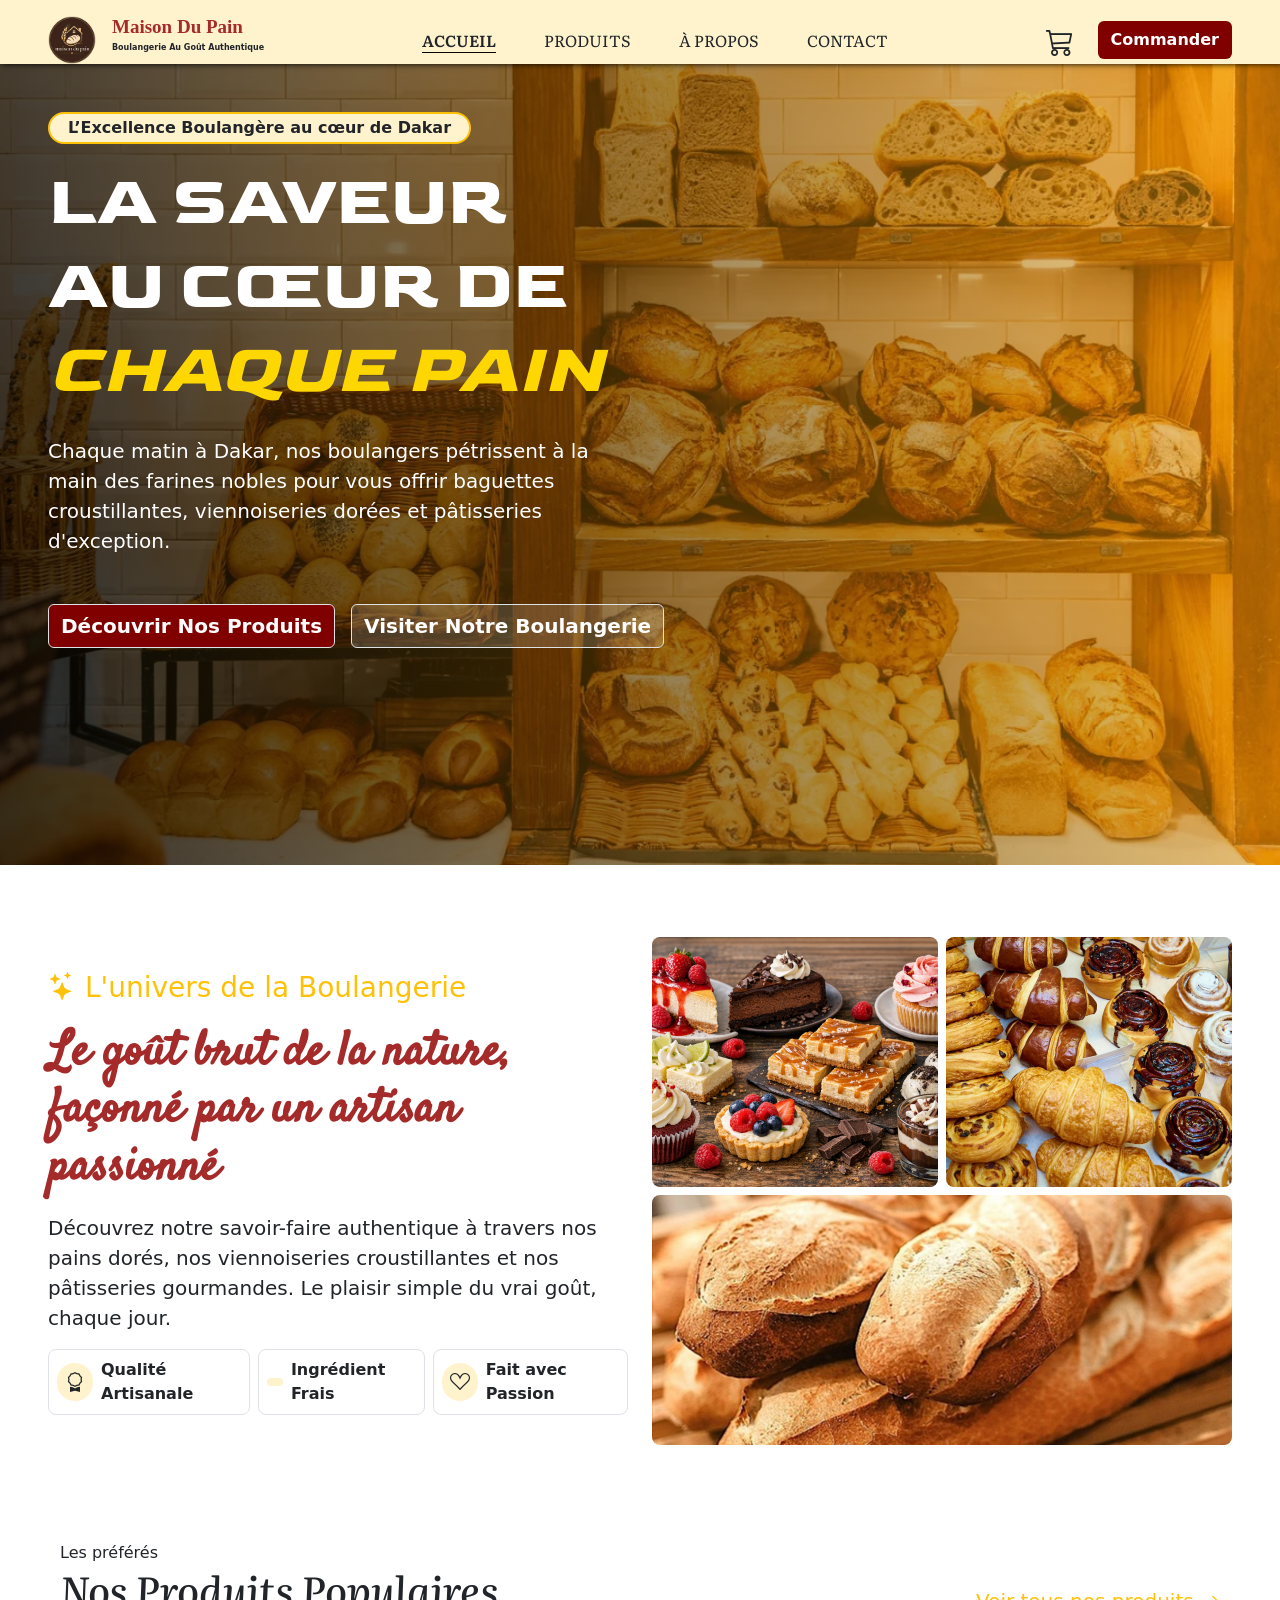
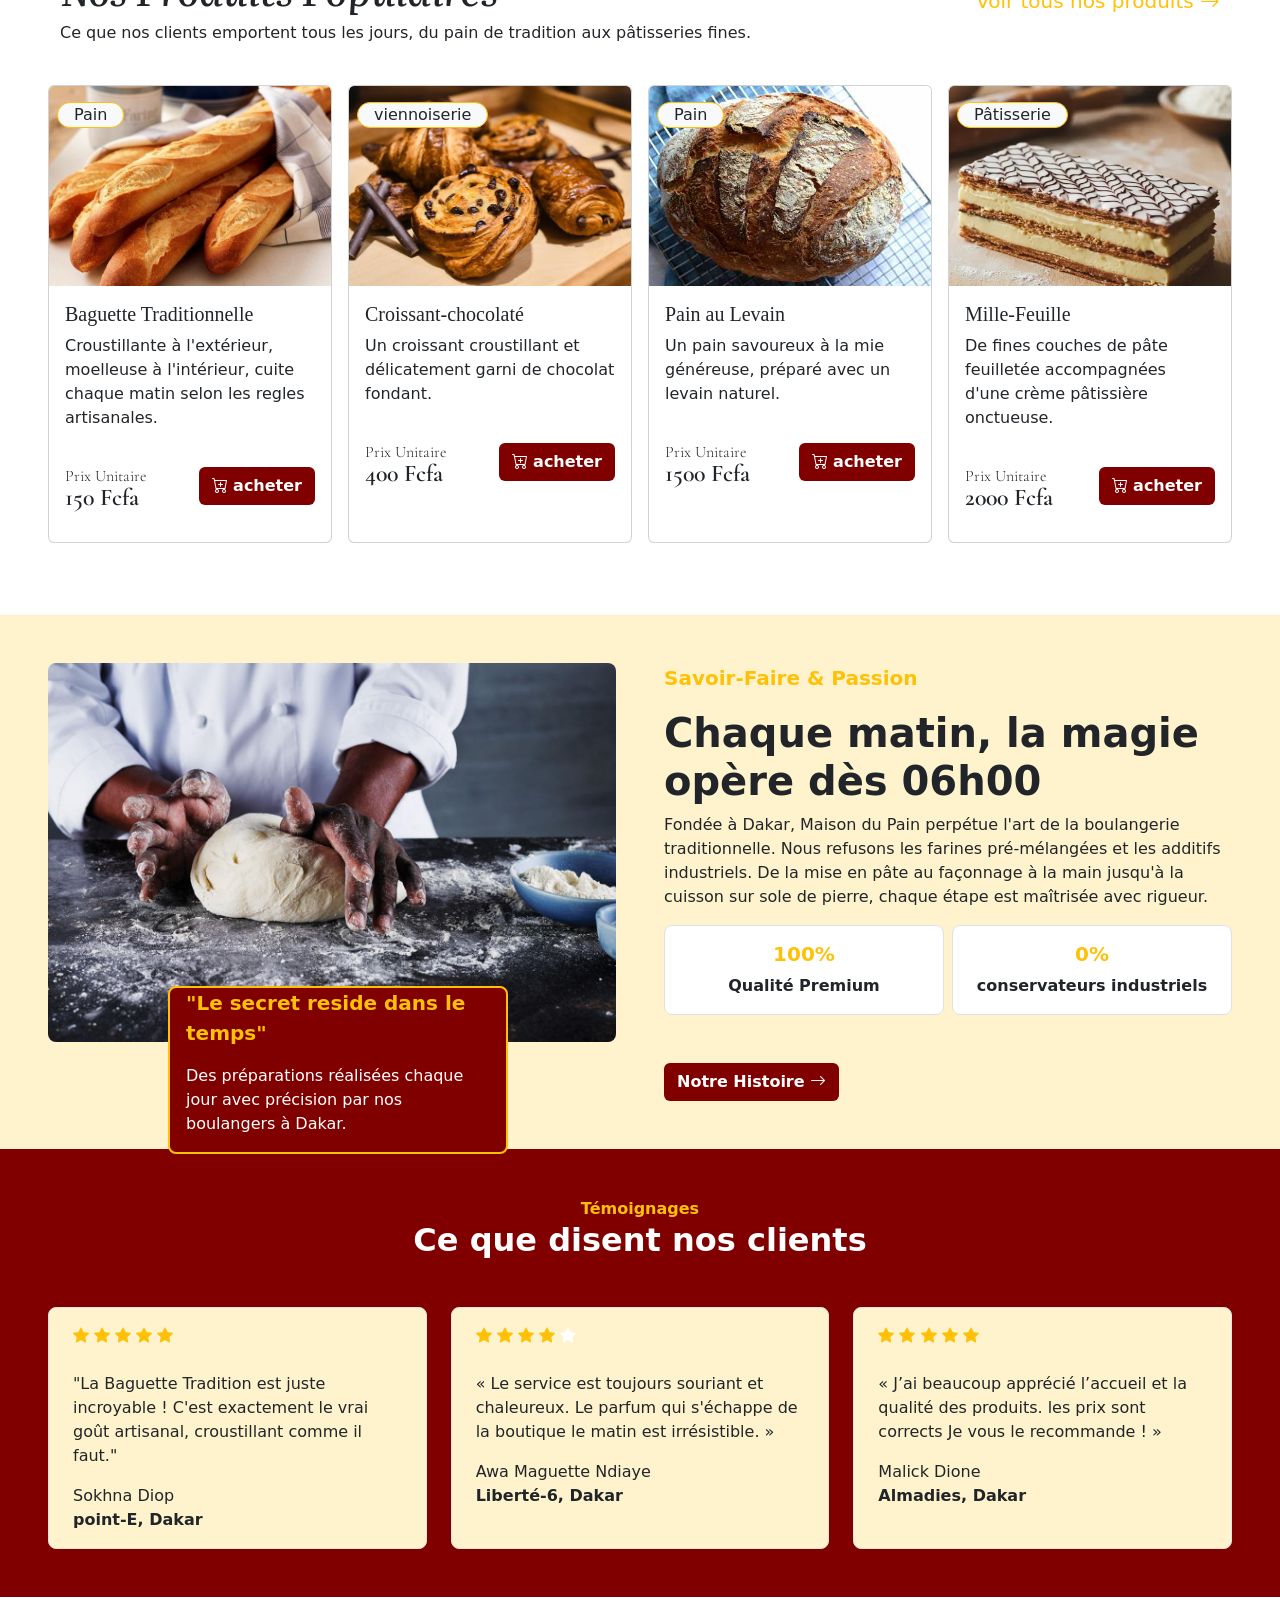
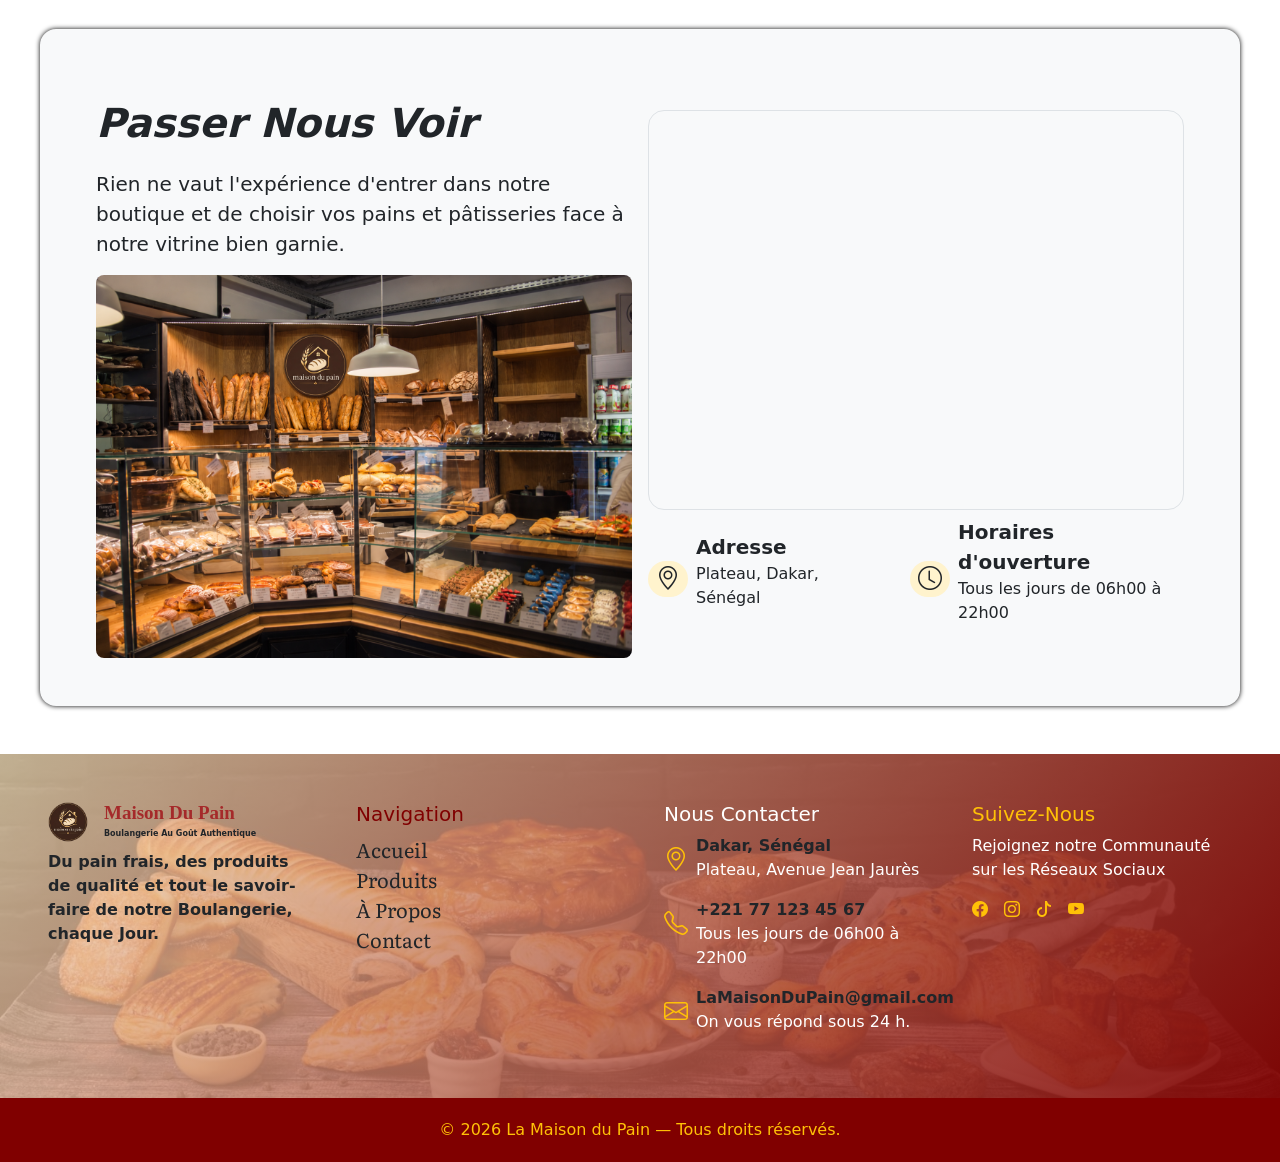
==== index.html @ 4b819b30 "creation de la section mot du chef et finalisation de la page about" ====
<!DOCTYPE html>
<html lang="fr">
<head>
    <meta charset="UTF-8">
    <meta name="viewport" content="width=device-width, initial-scale=1.0">
    <title>Maison du Pain — Accueil</title>
    <link rel="icon" type="image/png" href="/images/logo_maison_du_pain.png">
    <link href="https://cdn.jsdelivr.net/npm/bootstrap@5.3.8/dist/css/bootstrap.min.css" rel="stylesheet" integrity="sha384-sRIl4kxILFvY47J16cr9ZwB07vP4J8+LH7qKQnuqkuIAvNWLzeN8tE5YBujZqJLB" crossorigin="anonymous">
    <link rel="stylesheet" href="https://cdn.jsdelivr.net/npm/bootstrap-icons@1.13.1/font/bootstrap-icons.min.css">
    <link rel="preconnect" href="https://fonts.googleapis.com">
    <link href="https://fonts.googleapis.com/css2?family=Goldman:wght@400;700&display=swap" rel="stylesheet">
    <link href="https://fonts.googleapis.com/css2?family=Satisfy&display=swap" rel="stylesheet">
    <link href="https://fonts.googleapis.com/css2?family=Cormorant+Garamond:ital,wght@0,300..700;1,300..700&display=swap" rel="stylesheet">
    <link href="https://fonts.googleapis.com/css2?family=Literata:ital,opsz,wght@0,7..72,200..900;1,7..72,200..900&display=swap" rel="stylesheet">
    <link rel="stylesheet" href="style.css"> 
</head>
<body>

    <header class="bg-warning-subtle">
        <!-- Barre de Naviguation -->
        <nav class="barnav page-container px-lg-5 px-4 d-flex justify-content-between align-items-center pt-3">
            <!-- partie du logo + nom  -->
            <a href="index.html" class="text-decoration-none text-dark">
                <div class="d-flex gap-3">
                    <img src="images/logo_maison_du_pain.png" class="logo h-50" style="width: 3rem;" alt="logo">
                    <div class="NameBrand" style="line-height: 1px;">
                        <h3 id="Nom">Maison Du Pain</h3>
                        <p class="Nom-txt fw-semibold" style="font-size: 12px;">Boulangerie Au Goût Authentique</p>
                    </div>
                </div>
            </a>
            <!-- liens de naviguation  -->
            <div class="d-none d-lg-block">
                <ul class="list-unstyled d-flex gap-5 mb-0">
                    <li class="nav-item"><a href="index.html" class="nav-link active fw-semibold text-uppercase">Accueil</a></li>
                    <li class="nav-item"><a href="produits.html" class="nav-link text-uppercase">Produits</a></li>
                    <li class="nav-item"><a href="about.html" class="nav-link text-uppercase">À Propos</a></li>
                    <li class="nav-item"><a href="contact.html" class="nav-link text-uppercase">Contact</a></li>
                </ul>
            </div>
            <!-- Menu Hamburger et iconPanier  -->
            <div class="d-flex align-items-center gap-lg-3 gap-2">
                <div class="d-flex align-items-center gap-4">
                    <a href="commande.html" class="nav-link"><i class="bi bi-cart3 fs-3"></i></a>
                    <a href="commande.html" class= "btn text-white fw-semibold d-none d-lg-block" style="background-color:maroon;">Commander</a>
                </div>
                <button class="btn d-lg-none fs-3" type="button" data-bs-toggle="collapse" data-bs-target="#menuMobile"
                    onclick="this.querySelector('i').classList.toggle('bi-x-lg'); this.querySelector('i').classList.toggle('bi-list');">
                    <i class="bi bi-list"></i>
                </button>
            </div>
        </nav>
        <!-- Liens de Naviguation au Mobile  -->
        <div class="nav-collapse collapse bg-warning-subtle d-lg-none w-100" id="menuMobile">
            <div class="page-container py-3 px-4">
                <ul class="list-unstyled mb-3">
                    <li class="mb-2"><a href="index.html" class="nav-link active fw-semibold fs-5 text-uppercase">Accueil</a></li>
                    <li class="mb-2"><a href="produits.html" class="nav-link fs-5 text-uppercase">Produits</a></li>
                    <li class="mb-2"><a href="about.html" class="nav-link fs-5 text-uppercase">À Propos</a></li>
                    <li><a href="contact.html" class="nav-link fs-5 text-uppercase">Contact</a></li>
                </ul>
                <!-- Commander dans le menu mobile -->
                <a href="commande.html" class="btn text-white mb-0 w-100 fs-5 text-uppercase" style="background-color:maroon;">Commander</a>
            </div>
        </div>
    </header>

    <main>
        <!-- section d'Accueil -->
        <section id="img-hero">
            <div class="page-container text-hero p-4 p-lg-5">
                <p class="slogan border border-2 border-warning fw-semibold bg-warning-subtle rounded-5">L’Excellence Boulangère au cœur de Dakar</p>
                <h1 class="titre-hero mb-4">La Saveur au cœur de <span id="pain">chaque pain</span></h1> 
                <p class="description text-white fs-5 mb-5">Chaque matin à Dakar, nos boulangers pétrissent à la main des farines nobles pour vous offrir baguettes croustillantes, viennoiseries dorées et pâtisseries d'exception.</p>
                <!-- Conteneur des Btn CTA  -->
                <div class="hero-btn d-flex flex-wrap gap-3">
                    <a href="produits.html" class="btn btn-produits border border-1 fs-5 text-white fw-semibold">Découvrir Nos Produits</a>
                    <a href="#Visiter" class="btn btn-visiter border border-1 fs-5 text-white fw-semibold">Visiter Notre Boulangerie</a>
                </div>
            </div>
        </section>
        <!-- section de Presentation des produits et services de la Boulangerie -->
        <section id="section-present">
            <div class="page-container mt-4 p-4 p-lg-5 d-flex flex-column flex-lg-row gap-4 align-items-center">
                <div class="w-100">
                    <p class="fs-3 fw-light text-warning"><i class="bi bi-stars"></i> L'univers de la Boulangerie</p>
                    <h2 class="present-titre mb-3">Le goût brut de la nature, façonné par un artisan passionné</h2>
                    <p class="text-present fs-5 mb-3">Découvrez notre savoir-faire authentique à travers nos pains dorés, nos viennoiseries croustillantes et nos pâtisseries gourmandes. Le plaisir simple du vrai goût, chaque jour.</p>
                    <div class="atouts d-flex flex-lg-row flex-column gap-2">
                        <div class="atout border border-1 rounded-3 p-2 d-flex gap-2 align-items-center"><i class="bi bi-award fs-5 bg-warning-subtle rounded-5 px-2 py-1"></i><span class="fw-semibold">Qualité Artisanale</span></div>
                        <div class="atout border border-1 rounded-3 p-2 d-flex gap-2 align-items-center"><i class="bi bi-leaf fs-5 bg-warning-subtle rounded-5 px-2 py-1"></i><span class="fw-semibold">Ingrédient Frais</span></div>
                        <div class="atout border border-1 rounded-3 p-2 d-flex gap-2 align-items-center"><i class="bi bi-suit-heart fs-5 bg-warning-subtle rounded-5 px-2 py-1"></i><span class="fw-semibold">Fait avec Passion</span></div>
                    </div>
                </div>
                <!-- conteneur des differents types de produits -->
                <div class="d-flex flex-column w-100 gap-2">
                    <div class="d-flex flex-lg-row flex-column gap-2 w-100">
                        <div class="w-100 img_patisserie"><img class="rounded-3 w-100 object-fit-cover" src="./images/type-patisserie.png" title="Patisserie" alt="patisseries" style="height: 250px;"></div>
                        <div class="w-100 img_viennoiserie"><img class="rounded-3 w-100 object-fit-cover" src="./images/type-viennoiserie.png" title="viennoiserie" alt="viennoiseries" style="height: 250px;"></div>
                    </div>
                    <div class="w-100 img_pain"><img class="rounded-3 w-100 object-fit-cover" src="./images/type-pain.jpg" alt="pains" title="Pain" style="height: 250px;"></div>
                </div>
            </div>
        </section>
        <!-- Section de Presentation des Produits Favoris -->
        <section id="produits_Phares">
            <div class="page-container p-lg-5 p-4">
                <div class="container-fluid d-flex justify-content-between align-items-center flex-lg-row flex-column">
                    <div>
                        <p class="mb-0">Les préférés</p>
                        <h2 class="fav-titre fst-italic fs-1">Nos Produits Populaires</h2>
                        <p>Ce que nos clients emportent tous les jours, du pain de tradition aux pâtisseries fines.</p>
                    </div>
                    <a href="produits.html" class="text-decoration-none text-warning fs-5">Voir tous nos produits  <i class="bi bi-arrow-right"></i> </a>
                </div>
                <!-- conteneur des produits favoris de la boulangerie -->
                <div class="produits row g-3 py-4">
                    <!-- 1er produit favori -->
                    <div class="col-12 col-md-6 col-xl-3">
                        <div class="card h-100 position-relative">
                            <p class="produit-category position-absolute mt-3 ms-2 border border-1 border-warning bg-light rounded-5 px-3">Pain</p>
                            <img src="./images/fav-baguette-traditionnelle.png" class="card-img-top object-fit-cover" height="200" alt="baguette-traditionnelle">
                            <div class="card-body">
                                <h5 class="card-title">Baguette Traditionnelle</h5>
                                <p class="card-text">Croustillante à l'extérieur, moelleuse à l'intérieur, cuite chaque matin selon les regles artisanales.</p>
                                <div class="d-flex justify-content-between align-items-center">
                                    <p class="price mt-3 fs-4 fw-semibold lh-1"><span class="fs-6 fw-light">Prix Unitaire</span> <br/> 150 Fcfa</p>
                                    <a href="commande.html" class= "btn text-white fw-semibold" style="background-color:maroon;"><i class="bi bi-cart-plus"></i> acheter</a>
                                </div>
                            </div>
                        </div>
                    </div>
                    <!-- 2eme produit favori -->
                    <div class="col-12 col-md-6 col-xl-3">
                        <div class="card h-100 position-relative">
                            <p class="produit-category position-absolute mt-3 ms-2 border border-1 border-warning bg-light rounded-5 px-3">viennoiserie</p>
                            <img src="./images/fav-croissant-chocolaté.png" class="card-img-top object-fit-cover" height="200" alt="Croissant-chocolaté">
                            <div class="card-body">
                                <h5 class="card-title">Croissant-chocolaté</h5>
                                <p class="card-text"> Un croissant croustillant et délicatement garni de chocolat fondant.</p>
                                <div class="d-flex justify-content-between align-items-center">
                                    <p class="price mt-3 fs-4 fw-semibold lh-1"><span class="fs-6 fw-light">Prix Unitaire</span> <br/> 400 Fcfa</p>
                                    <a href="commande.html" class= "btn text-white fw-semibold" style="background-color:maroon;"><i class="bi bi-cart-plus"></i> acheter</a>
                                </div>
                            </div>
                        </div>
                    </div>
                    <!-- 3eme produit favori -->
                    <div class="col-12 col-md-6 col-xl-3">
                        <div class="card h-100 position-relative">
                            <p class="produit-category position-absolute mt-3 ms-2 border border-1 border-warning bg-light rounded-5 px-3">Pain</p>
                            <img src="./images/fav-pain-au-levain.png" class="card-img-top object-fit-cover" height="200" alt="pain-au-levain">
                            <div class="card-body">
                                <h5 class="card-title">Pain au Levain</h5>
                                <p class="card-text">Un pain savoureux à la mie généreuse, préparé avec un levain naturel.</p>
                                <div class="d-flex justify-content-between align-items-center">
                                    <p class="price mt-3 fs-4 fw-semibold lh-1"><span class="fs-6 fw-light">Prix Unitaire</span> <br/> 1500 Fcfa</p>
                                    <a href="commande.html" class= "btn text-white fw-semibold" style="background-color:maroon;"><i class="bi bi-cart-plus"></i> acheter</a>
                                </div>
                            </div>
                        </div>
                    </div>
                    <!-- 4eme produit favori -->
                    <div class="col-12 col-md-6 col-xl-3">
                        <div class="card h-100 position-relative">
                            <p class="produit-category position-absolute mt-3 ms-2 border border-1 border-warning bg-light rounded-5 px-3">Pâtisserie</p>
                            <img src="./images/fav-mille-feuille.png" class="card-img-top object-fit-cover" height="200" alt="Mille-Feuille">
                            <div class="card-body">
                                <h5 class="card-title">Mille-Feuille</h5>
                                <p class="card-text">De fines couches de pâte feuilletée accompagnées d'une crème pâtissière onctueuse.</p>
                                <div class="d-flex justify-content-between align-items-center">
                                    <p class="price mt-3 fs-4 fw-semibold lh-1"><span class="fs-6 fw-light">Prix Unitaire</span> <br/> 2000 Fcfa</p>
                                    <a href="commande.html" class= "btn text-white fw-semibold" style="background-color:maroon;"><i class="bi bi-cart-plus"></i> acheter</a>
                                </div>
                            </div>
                        </div>
                    </div>
                </div>
            </div>
        </section>
        <!-- section de presentation du Savoir-Faire de la Boulangerie -->
        <section class="bg-warning-subtle">
            <div class="page-container d-flex flex-column flex-lg-row gap-5 p-lg-5 p-4">
                <div class="w-100">
                    <div class="position-relative">
                        <div class="info-savoir position-absolute d-xl-block d-none border border-2 rounded-3 border-warning px-3">
                            <p class="titre-info text-warning fw-bold fs-5">"Le secret reside dans le temps"</p>
                            <p class="info-desc text-white">Des préparations réalisées chaque jour avec précision par nos boulangers à Dakar.</p>
                        </div>
                        <img src="./images/petrissage.png" class="w-100 rounded-3" alt="petrissage à la main">
                    </div>
                </div>

                <div class="w-100">
                    <p class="text-warning fw-semibold fs-5">Savoir-Faire & Passion</p>
                    <h3 class="fs-1 fw-bold">Chaque matin, la magie opère dès 06h00</h3>
                    <p>
                        Fondée à Dakar, Maison du Pain perpétue l'art de la boulangerie traditionnelle. Nous refusons les farines pré-mélangées et les additifs industriels. 
                        De la mise en pâte au façonnage à la main jusqu'à la cuisson sur sole de pierre, chaque étape est maîtrisée avec rigueur.
                    </p>

                    <div class="d-flex flex-column flex-lg-row gap-2 mb-5">
                        <div class="bg-white rounded-3 border w-100 pt-3 px-3 text-center">
                            <h5 class="text-warning fw-bold">100%</h5>
                            <p class="fw-semibold">Qualité Premium</p>
                        </div>

                        <div class="bg-white rounded-3 border w-100 pt-3 px-3 text-center">
                            <h5 class="text-warning fw-bold">0%</h5>
                            <p class="fw-semibold">conservateurs industriels</p>
                        </div>
                    </div>
                    <!-- Btn CTA / Histoire -->
                    <a href="about.html" class="btn text-white fw-semibold" style="background-color:maroon;">Notre Histoire <i class="bi bi-arrow-right"></i></a>
                </div>
            </div>
        </section>
        <!-- section avis des clients -->
        <section class="avis-client" style="background-color: maroon;">
            <div class="page-container p-lg-5 p-4">
                <div class="text-center mb-5">
                    <span class="fw-bold text-warning">Témoignages</span>
                    <h2 class="fw-semibold text-white">Ce que disent nos clients</h2>
                </div>
                <!-- conteneur des avis-clients -->
                <div class="d-flex flex-lg-row flex-column gap-4">
                    <!-- 1er Avis -->
                    <div class="border rounded-3 px-4 py-3 bg-warning-subtle w-100">
                        <div class="mb-4">
                            <i class="bi bi-star-fill text-warning"></i> 
                            <i class="bi bi-star-fill text-warning"></i>
                            <i class="bi bi-star-fill text-warning"></i>
                            <i class="bi bi-star-fill text-warning"></i>
                            <i class="bi bi-star-fill text-warning"></i>
                        </div>
                        <p>"La Baguette Tradition est juste incroyable ! C'est exactement le vrai goût artisanal, croustillant comme il faut."</p>
                        <div>
                            <span>Sokhna Diop</span> <br/>
                            <span class="fw-semibold">point-E, Dakar</span>
                        </div>
                    </div>
                    <!-- 2eme Avis -->
                    <div class="border rounded-3 px-4 py-3 bg-warning-subtle w-100">
                        <div class="mb-4">
                            <i class="bi bi-star-fill text-warning"></i> 
                            <i class="bi bi-star-fill text-warning"></i>
                            <i class="bi bi-star-fill text-warning"></i>
                            <i class="bi bi-star-fill text-warning"></i>
                            <i class="bi bi-star-fill text-white"></i>
                        </div>
                        <p>« Le service est toujours souriant et chaleureux. Le parfum qui s'échappe de la boutique le matin est irrésistible. »</p>
                        <div>
                            <span>Awa Maguette Ndiaye</span> <br/>
                            <span class="fw-semibold">Liberté-6, Dakar</span>
                        </div>
                    </div>
                    <!-- 3eme Avis -->
                    <div class="border rounded-3 px-4 py-3 bg-warning-subtle w-100">
                        <div class="mb-4">
                            <i class="bi bi-star-fill text-warning"></i> 
                            <i class="bi bi-star-fill text-warning"></i>
                            <i class="bi bi-star-fill text-warning"></i>
                            <i class="bi bi-star-fill text-warning"></i>
                            <i class="bi bi-star-fill text-warning"></i>
                        </div>
                        <p>« J’ai beaucoup apprécié l’accueil et la qualité des produits. les prix sont corrects Je vous le recommande ! »</p>
                        <div>
                            <span>Malick Dione</span> <br/>
                            <span class="fw-semibold">Almadies, Dakar</span>
                        </div>
                    </div>
                </div>
            </div>
        </section>
        <!-- section info-utiles de la Boulangerie -->
        <section id="Visiter">
            <div class="page-container p-lg-5 p-4 rounded-3">
                <!-- Conteneur des deux Blocs : Presentation-Boulangerie et carte-map -->
                <div class="infos-utiles row g-3 p-lg-5 p-3 rounded-4 bg-light align-items-center">
                    <!-- Présentation de la Boutique -->
                    <div class="col-12 col-lg-6 d-flex flex-column">
                        <div>
                            <p class="fs-1 fw-semibold fst-italic">Passer Nous Voir</p>
                            <p class="fs-5">Rien ne vaut l'expérience d'entrer dans notre boutique et de choisir vos pains et pâtisseries face à notre vitrine bien garnie.</p>
                        </div>
                        
                        <div class="w-100"><img src="./images/Visiter.png" class="visiter-img w-100 rounded-3 object-fit-cover" alt="Boulangerie Visiter"></div>
                    </div>
                    <!-- Localisation et informations pratiques -->
                    <div class="col-12 col-lg-6 d-flex flex-column">
                        <div>
                            <iframe src="https://www.google.com/maps/embed?pb=!1m18!1m12!1m3!1d3859.133618553727!2d-17.467945225543104!3d14.705034774512606!2m3!1f0!2f0!3f0!3m2!1i1024!2i768!4f13.1!3m3!1m2!1s0xec173d8b59a0a91%3A0x2980f739cf6804f2!2sMaison%20du%20pain!5e0!3m2!1sfr!2ssn!4v1790900190935!5m2!1sfr!2ssn" 
                            class="visiter-map border rounded-4 w-100" allowfullscreen="" loading="lazy" referrerpolicy="strict-origin-when-cross-origin"></iframe>
                        </div>
                        <div class="d-flex flex-lg-row flex-column gap-lg-5">
                            <div class="rounded-3 d-flex align-items-center gap-2">
                                <div><i class="bi bi-geo-alt bg-warning-subtle rounded-5 fs-4 px-2 py-1"></i></div>
                                <div>
                                    <span class="fw-semibold fs-5">Adresse</span> 
                                    <p>Plateau, Dakar, Sénégal</p>
                                </div>
                            </div>
                            <div class="rounded-3 d-flex gap-2 align-items-center">
                                <div><i class="bi bi-clock bg-warning-subtle rounded-5 px-2 fs-4 py-1"></i></div>
                                <div>
                                    <span class="fw-semibold fs-5">Horaires d'ouverture</span> 
                                    <p>Tous les jours de 06h00 à 22h00</p>
                                </div>
                            </div>
                        </div>
                    </div>
                </div>
            </div>
        </section>
    </main>
    
    <footer>
        <div class="page-container p-lg-5 p-4">
            <!-- conteneur du Pied de page -->
            <div class="row g-5">
                <!-- Bloc identité de la Boulangerie -->
                <div class="col-12 col-lg-3">
                    <a href="index.html" class="text-decoration-none text-dark">
                        <div class="d-flex gap-3">
                            <img src="images/logo_maison_du_pain.png" class="logo h-50" style="width: 2.5rem;" alt="logo">
                            <div class="NameBrand" style="line-height: 1px;">
                                <h4 id="Nom">Maison Du Pain</h4>
                                <p class="Nom-txt fw-bold" style="font-size: 10px;">Boulangerie Au Goût Authentique</p>
                            </div>
                        </div>
                    </a>
                    <p class="fw-semibold">Du pain frais, des produits de qualité et tout le savoir-faire de notre Boulangerie, chaque Jour.</p>
                </div>
                <!-- Bloc Liens rapides -->
                <div class="col-12 col-lg-3">
                    <h5 style="color: maroon;">Navigation</h5>
                    <ul class="list-unstyled fs-5">
                        <li class="nav-item"><a href="index.html" class="nav-link nav-footer">Accueil</a></li>
                        <li class="nav-item"><a href="produits.html" class="nav-link nav-footer">Produits</a></li>
                        <li class="nav-item"><a href="about.html" class="nav-link nav-footer">À Propos</a></li>
                        <li class="nav-item"><a href="contact.html" class="nav-link nav-footer">Contact</a></li>
                    </ul>
                </div>
                <!-- Bloc Coordonées -->
                <div class="col-12 col-lg-3">
                    <h5 class="text-white">Nous Contacter</h5>
                    <div>
                        <div class="rounded-3 d-flex gap-2">
                            <div class="mt-2"><i class="bi bi-geo-alt text-warning rounded-5 fs-4"></i></div>
                            <div>
                                <span class="fw-bold">Dakar, Sénégal</span> 
                                <p class="text-white">Plateau, Avenue Jean Jaurès </p>
                            </div>
                        </div>
                        <div class="rounded-3 d-flex gap-2">
                            <div class="mt-2"><i class="bi bi-telephone text-warning rounded-5 fs-4"></i></div>
                            <div>
                                <span class="fw-bold">+221 77 123 45 67</span>
                                <p class="text-white">Tous les jours de 06h00 à 22h00</p>
                            </div>
                        </div>
                        <div class="rounded-3 d-flex gap-2">
                            <div class="mt-2"><i class="bi bi-envelope text-warning rounded-5 fs-4"></i></div>
                            <div>
                                <span class="fw-bold">LaMaisonDuPain@gmail.com</span> 
                                <p class="text-white">On vous répond sous 24 h.</p>
                            </div>
                        </div>
                    </div>
                </div>
                <!-- Bloc Reseaux Sociaux -->
                <div class="col-12 col-lg-3">
                    <h5 class="text-warning">Suivez-Nous</h5>
                    <p class="text-white">Rejoignez notre Communauté sur les Réseaux Sociaux</p>
                        <div class="d-flex gap-3">
                            <a href="facebook.com"><i class="bi bi-facebook text-warning"></i></a>
                            <a href="instagram.com"><i class="bi bi-instagram text-warning"></i></a>
                            <a href="tiktok.com"><i class="bi bi-tiktok text-warning"></i></a>
                            <a href="youtube.com"><i class="bi bi-youtube text-warning"></i></a>
                        </div>
                </div>
            </div>
        </div>
        <!-- Barre Inférieure -->
        <div class="py-1 text-center" style="background-color: maroon;">
            <p class="fs-6 mt-3 fw-light text-warning">&copy; 2026 La Maison du Pain — Tous droits réservés.</p>
        </div>
    </footer>
    <script src="https://cdn.jsdelivr.net/npm/bootstrap@5.3.8/dist/js/bootstrap.bundle.min.js" integrity="sha384-FKyoEForCGlyvwx9Hj09JcYn3nv7wiPVlz7YYwJrWVcXK/BmnVDxM+D2scQbITxI" crossorigin="anonymous"></script>
</body>
</html>
---- style.css ----
*{
    padding: 0;
    margin: 0;
    box-sizing: border-box;
}

.page-container {
    width: 100%;
    max-width: 1320px; 
    margin-inline: auto;
}

/* Barre de naviguation - All Pages */
    #Nom{
        font-family:cursive; 
        color:brown; 
        font-weight: 700;
    }

    header{
        box-shadow: 2px 0px 6px black;
        z-index: 10;
        position: sticky;
        top: 0;
    }

    .nav-link.active{
        border-bottom: 1px solid black;
        width: fit-content;
    }

    .nav-link{
        font-family: "Literata", serif;
    }

    .nav-collapse{
        position: absolute;
        z-index: 20;
    }

/* Section d'Accueil - page index */
    #img-hero{
        background:linear-gradient(-100deg,rgba(255, 166, 0, 0.493),rgba(0, 0, 0, 0.801)),url(images/hero-img.png) center/cover;
        background-attachment:fixed;
        min-height: 89vh;
    }

    .slogan{
        width: fit-content;
        max-width: 100%;
        text-align: center;
        padding: 2px 18px;
    }

    .titre-hero{
    font-size: 70px;
    font-family: "Goldman", sans-serif;
    font-weight: bold;
    max-width:580px;
    color: white;
    text-transform: uppercase;
    }

    #pain{
        color: gold;
        font-style: italic;
        font-size: 1em;
    }

    .description{
        max-width: 590px;
    }

    .btn-produits{
        background-color: maroon;
    }

    .btn-visiter{
        background-color: rgba(255, 255, 255, 0.144);
    }

/* section produits et services - page index */
    .present-titre{
        font-family: "Satisfy", cursive;
        font-size: 3rem;
        font-weight: 650;
        color: brown;
    }

/* section produits favoris - page index */
    .card-title{
        font-family: cursive;
    }

    .price{
        font-family: "Cormorant Garamond", serif;
    }

    .fav-titre{
        font-family: "Literata", serif;
    }

    .card,.card-img-top{
        overflow: hidden;
        transition: 0.3s ease-in-out;
    }

    .card:hover{
        transform: translateY(-10px);
        box-shadow: 0px 0px 8px yellow;
    }

    .card:hover .card-img-top{
        transform:scale(1.05);
    }

    .produit-category{
        z-index: 2;
    }

/* section savoir-Faire - page index */
    .info-savoir{
        background-color: maroon;
        width: 340px;
        margin: 323px 120px;
    }

/* section info-utiles - page index */
    .visiter-map{
        height: 400px;
    }

    .infos-utiles{
        box-shadow: 0px 0px 5px 0px black;
    }
    
/* section introduction - page produits */
    .bg-produits{
        background: linear-gradient(to right, rgba(158, 85, 1, 0.808),rgba(103, 57, 28, 0.70)), url(images/bg-catalogue.png) center/cover;
        min-height: 50vh;
    }

/* Section de Presentation des Produits - page produits */
    .titre-page, .titre-carte{
        font-size: 63px;
        font-family: "Literata", serif;
        font-style: italic;
    }

    .titre-fin{
        font-family: "Satisfy", cursive;
    }

    .titre-categorie{
        display: flex;
        align-items: center;
        gap: 10px;
        font-size: 35px;
        font-family: "Satisfy", cursive;
    }

    .titre-categorie::before,.titre-categorie::after{
        content: "";
        height: 1px;
        flex: 1;
        background: #080808;
    }

/* section d'introduction - page about */
    .bg-histoire{
        background:linear-gradient(to right, rgba(158, 85, 1, 0.808),rgba(103, 57, 28, 0.70)), url(images/bg-about.png) center/cover;
        min-height: 50vh;
    }

/* Section des origines de la boulangerie - page about */
    .fondation{
        font-family:Georgia, 'Times New Roman', Times, serif;
    }

/* Section des etapes de l'histoire de la boulangerie - page about */
    .etapes{
        background:rgb(73, 1, 1);
    }

    .titre-origine{
        color: brown;
        font-weight: bold;
        font-size: 55px;
        line-height: 1;
    }

    .sous-titre{
    font-family:Georgia, 'Times New Roman', Times, serif;
    }

    .timeline{
        max-width: 1000px;
    }

    .timeline::before{
        content: "";
        position: absolute;
        top: 22px;
        bottom: 25px;
        left: 50%;
        width: 2px;
        background: #D6B58A;
    }

    .number{
        top: 20px;
        transform: translateX(-50%);
        background: #8B5E3C;
        min-width: 60px;
        height: 58px;
        font-family:Georgia, 'Times New Roman', Times, serif;
    }

    .content h5{
        font-family:Georgia, 'Times New Roman', Times, serif;
    }

    .content p{
        font-family:'Times New Roman', Times, serif;
    }

/* section mot du chef - page about */
    .mot-chef{
        font-family:Cambria, Cochin, Georgia, Times, 'Times New Roman', serif;
    }

/* section footer - All Page */
    footer{
        background:linear-gradient(850deg, rgba(255, 232, 190, 0.733), rgba(128, 0, 0, 0.952)), url(images/footer.png) center/cover;
    }

    .nav-footer {
        transition: color 0.3s ease, transform 0.3s ease;
    }

    .nav-footer:hover {
        color: yellow;
        transform: translateX(5px);
    }

/* AUX TABLETTES */
@media (min-width: 768px) {

/* Section footer - all pages */
    #Nom{
        font-size: 19px !important;
    }

    .Nom-txt{
        font-size: 8px !important;
    }
}

/* AUX MOBILES */
@media (max-width: 576px){

/* barre de naviguation - all pages */
    .barnav{
        padding: 8px 10px 0px 20px !important;
    }

    #Nom{
        font-size: 25px !important;
    }

    .Nom-txt{
        font-size: 10px !important;
    }

/* Section d'Accueil - page index */
    #img-hero{
        min-height: 75vh;
        background-position: 80% bottom;
    }

    .titre-hero{
        max-width: 300px;
        font-size: 2.3rem;
    }

    .slogan{
        font-size: 0.8rem;
    }

    .description{
        font-size: 1.2rem !important;
        max-width: 330px;
    }

    .hero-btn{
        flex-direction: column;
    }

/* section produits et services - page index */
    .atouts .atout{
        width: 100%;
    }

/* section info-utiles - page index */
    .visiter-map{
        height: 240px;
    }

/* section introduction - page produits */
    .titre-page{
    font-size: 55px;
    }

    .description-produit{
        font-size: 15px !important;
        width: 100% !important;
    }

/* section de presentation des produits - page produits */
    .titre-carte{
        font-size: 30px;
    }

/* section des origines de la boulangerie - page about */
    .titre-origine{
        font-size: 45px;
    }

/* section des etapes de l'histoire de boulagerie - page about */
    .timeline{
        width: 100% !important;
        margin: 0 25px !important;
        margin-top: 25px !important;
    }

    .timeline::before{
        left: 5px !important;
    }

    .timeline-item{
        width: 100% !important;
        margin-left: 0 !important;
        padding: 1.8rem !important;
    }

    .number{
        left: 5px !important;
    }

    .timeline-item .content {
        margin: 0 0 0 20px !important;
    }


/* Section footer - all pages */
    footer{
        background-position: center top;
    }

}

/* AUX PETITS ECRANS */
@media (max-width: 360px){

/* Barre de naviguation - all pages */
    .barnav{
        padding: 8px 10px 0px 10px !important;
    }

    .NameBrand{
        padding-top: 5px;
    }

    #Nom{
        font-size: 18px !important;
    }

    .Nom-txt{
        font-size: 8px !important;
    }

    .logo{
        height: 42px !important;
        padding: 8px 0px 0px 10px !important;
    }

/* Section d'Accueil - page index */
    #img-hero{
        background-position: 65% bottom;
        min-height: 75vh;
    }

    .titre-hero{
        max-width: 200px;
        font-size: 1.5rem;
    }

    .slogan{
        font-size: 0.6rem;
        padding:0px 7px;
    }

    .description{
        font-size: 0.8rem !important;
        max-width: 100%;
    }

    .hero-btn{
        flex-direction: column;
    }

    .hero-btn .btn{
        font-size: 18px !important;
    }

/* section produits et services - page index */
    .present-titre{
        font-size: 34px !important;
    }

    .text-present{
        font-size: 15px !important;
    }

/* section produits favoris - page index  */
    .fav-titre{
        font-size: 22px !important;
    }

/* section info-utiles - page index */
    .visiter-map{
        height: 190px;
    }

/* section introduction - page produits*/
    .titre-page{
        font-size: 40px;
    }

/* section de presentation des produits - page produits */
    .titre-carte{
        font-size: 20px;
    }

/* section des origines de la boulangerie - page about */
    .titre-origine{
        font-size: 35px;
    }
}
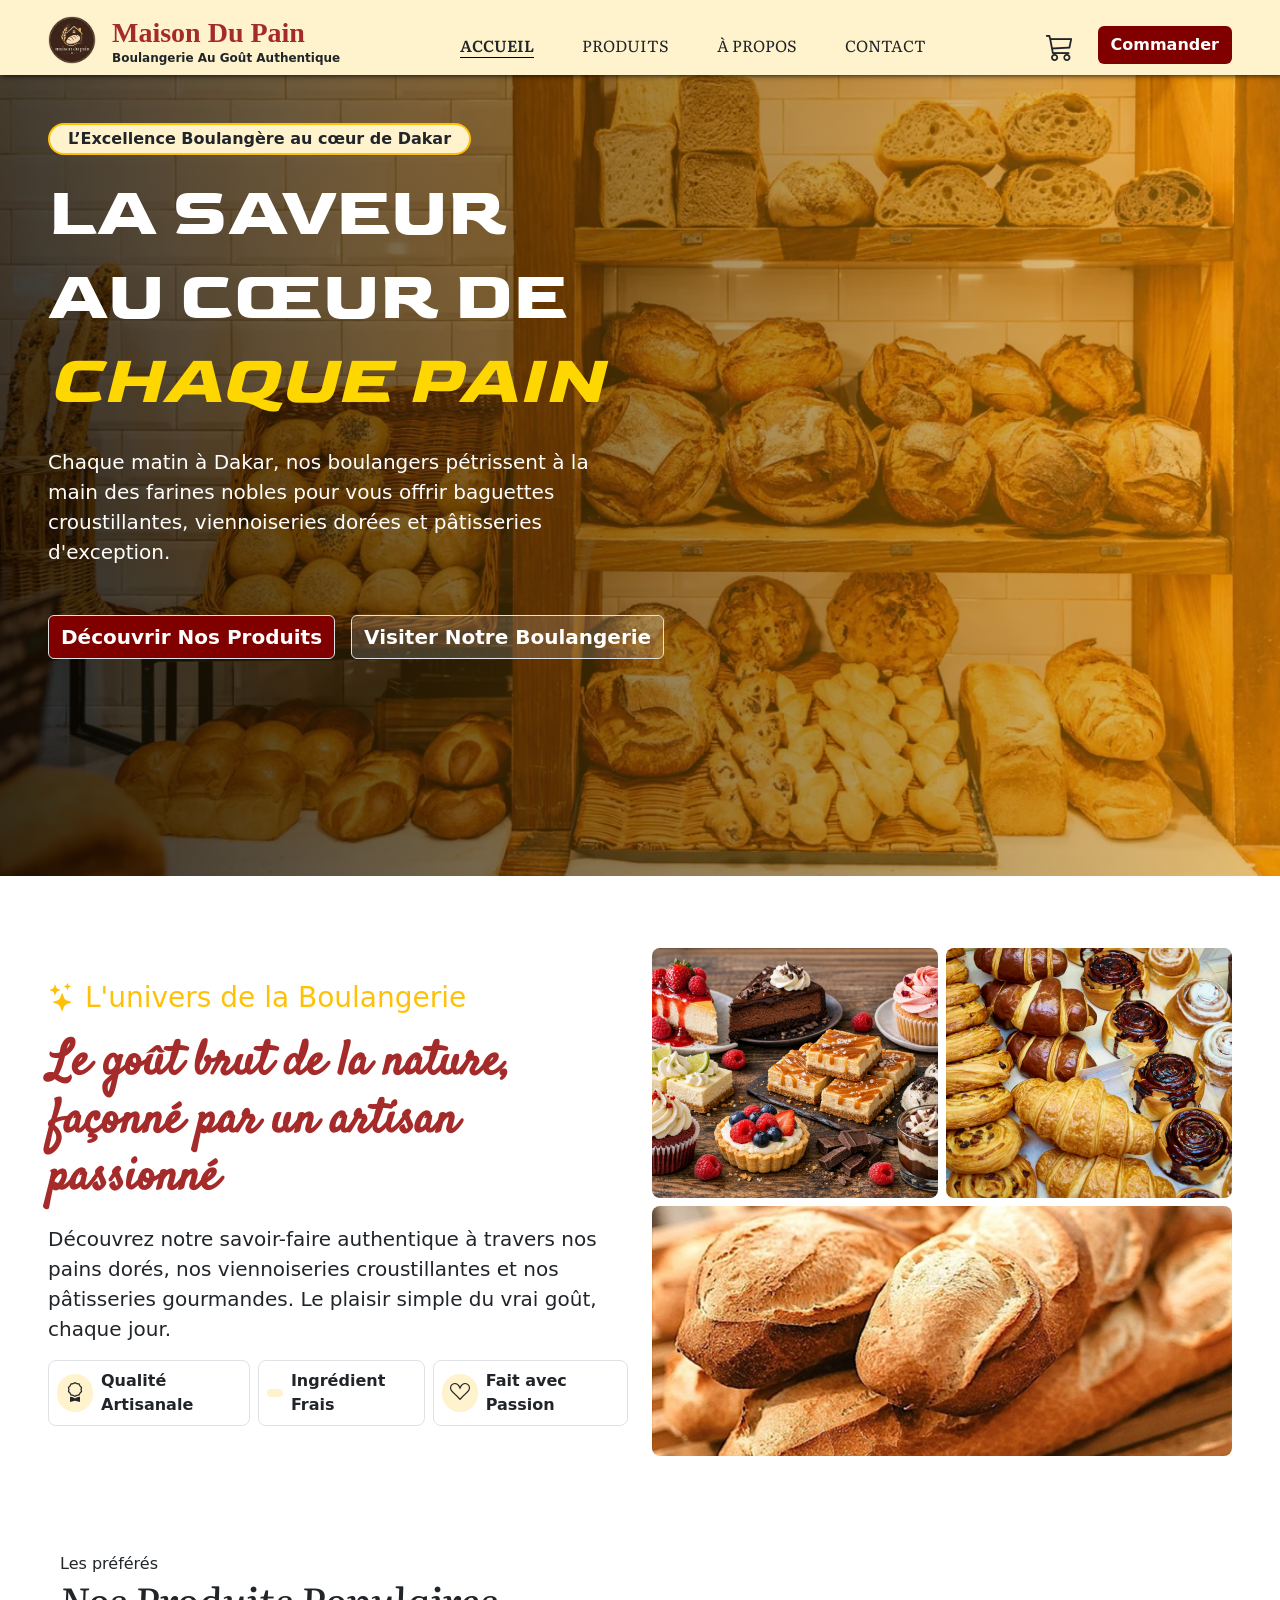
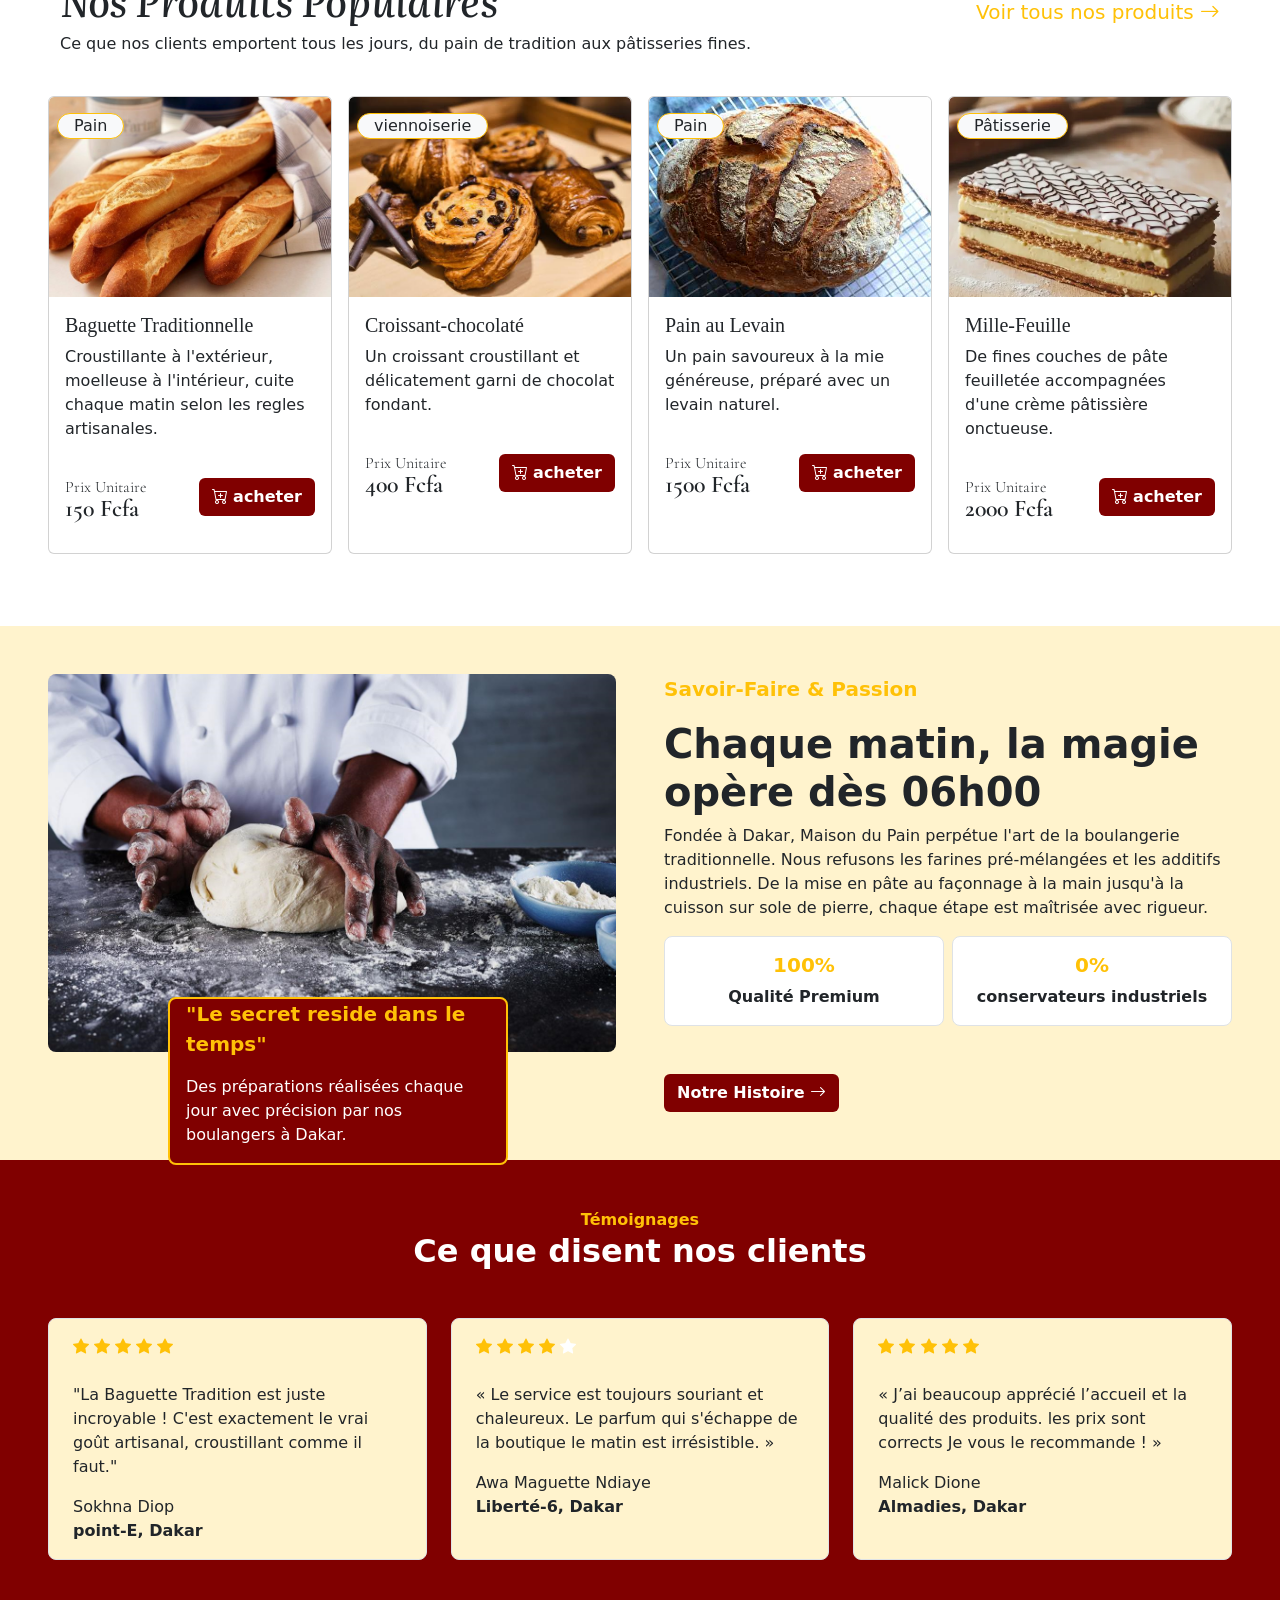
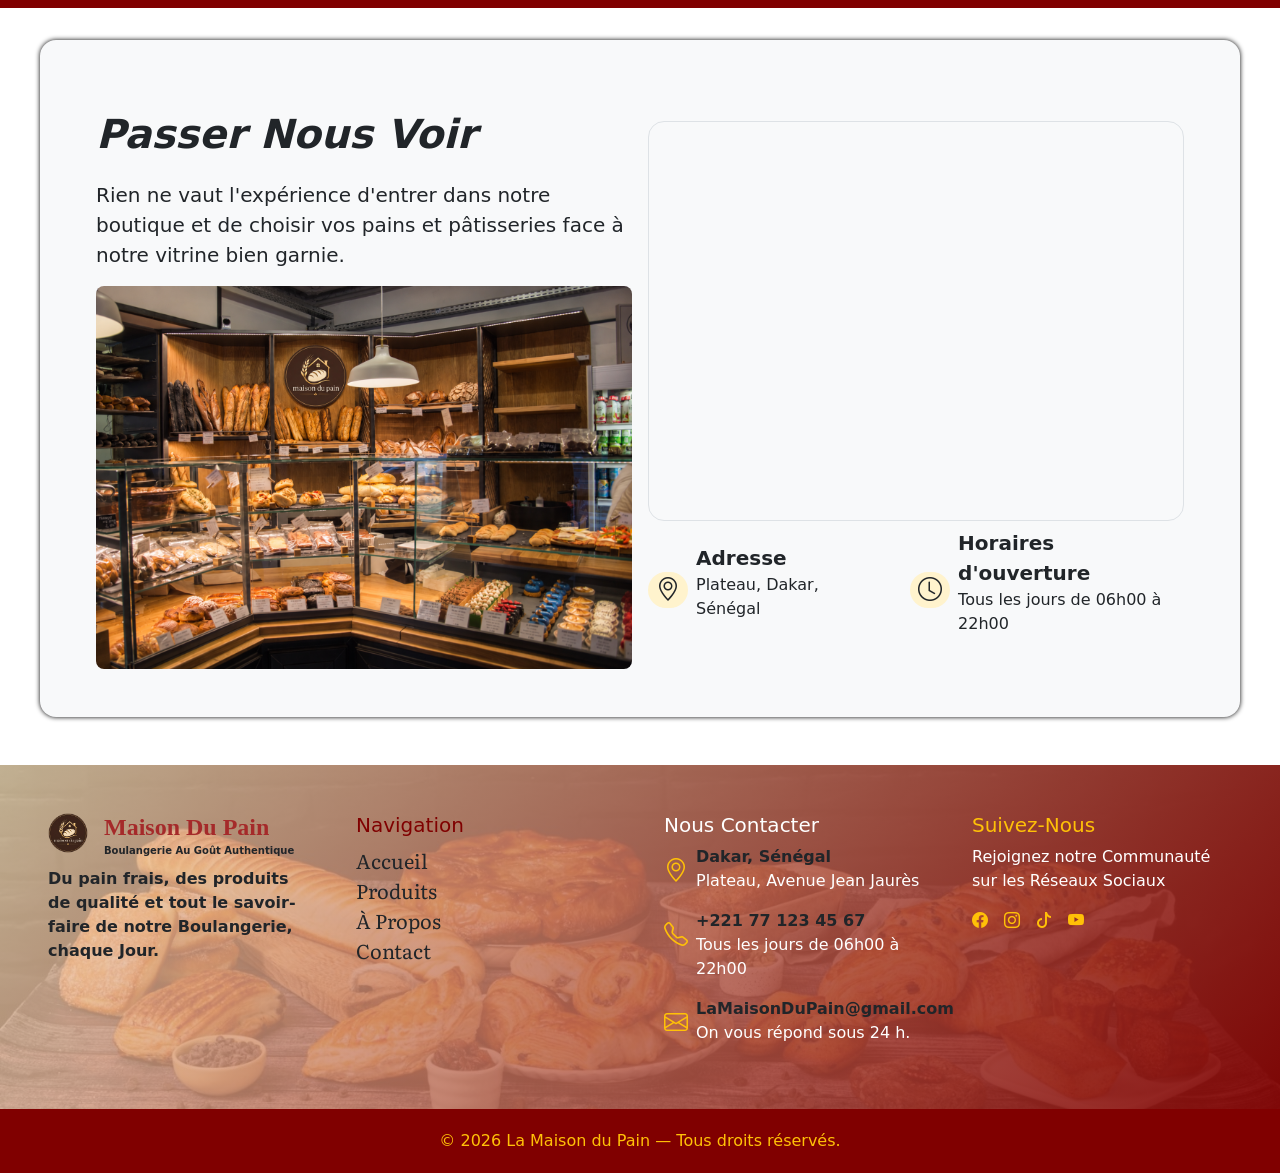
==== commit de115c92: "section d'introduction de la page contact" ====
--- a/index.html
+++ b/index.html
@@ -42,7 +42,7 @@
             <div class="d-flex align-items-center gap-lg-3 gap-2">
                 <div class="d-flex align-items-center gap-4">
                     <a href="commande.html" class="nav-link"><i class="bi bi-cart3 fs-3"></i></a>
-                    <a href="commande.html" class= "btn text-white fw-semibold d-none d-lg-block" style="background-color:maroon;">Commander</a>
+                    <a href="commande.html" class= "btn btn-commande text-white fw-semibold d-none d-lg-block">Commander</a>
                 </div>
                 <button class="btn d-lg-none fs-3" type="button" data-bs-toggle="collapse" data-bs-target="#menuMobile"
                     onclick="this.querySelector('i').classList.toggle('bi-x-lg'); this.querySelector('i').classList.toggle('bi-list');">
@@ -60,7 +60,7 @@
                     <li><a href="contact.html" class="nav-link fs-5 text-uppercase">Contact</a></li>
                 </ul>
                 <!-- Commander dans le menu mobile -->
-                <a href="commande.html" class="btn text-white mb-0 w-100 fs-5 text-uppercase" style="background-color:maroon;">Commander</a>
+                <a href="commande.html" class="btn btn-commande text-white mb-0 w-100 fs-5 text-uppercase">Commander</a>
             </div>
         </div>
     </header>
--- a/style.css
+++ b/style.css
@@ -22,6 +22,16 @@
         z-index: 10;
         position: sticky;
         top: 0;
+    }
+
+    .btn-commande{
+        background-color: maroon;
+        transition: 0.52s ease;
+    }
+
+    .btn-commande:hover{
+        background-color: yellow;
+        color: maroon !important;
     }
 
     .nav-link.active{
@@ -229,6 +239,12 @@
         font-family:Cambria, Cochin, Georgia, Times, 'Times New Roman', serif;
     }
 
+/* section introductionn - page contact */
+    .bg-contact{
+        background:linear-gradient(to right, rgba(158, 85, 1, 0.808),rgba(103, 57, 28, 0.70)), url(images/contact.png) top/cover;
+        min-height: 50vh;
+    }
+
 /* section footer - All Page */
     footer{
         background:linear-gradient(850deg, rgba(255, 232, 190, 0.733), rgba(128, 0, 0, 0.952)), url(images/footer.png) center/cover;
@@ -244,7 +260,7 @@
     }
 
 /* AUX TABLETTES */
-@media (min-width: 768px) {
+@media (max-width: 1024px) {
 
 /* Section footer - all pages */
     #Nom{
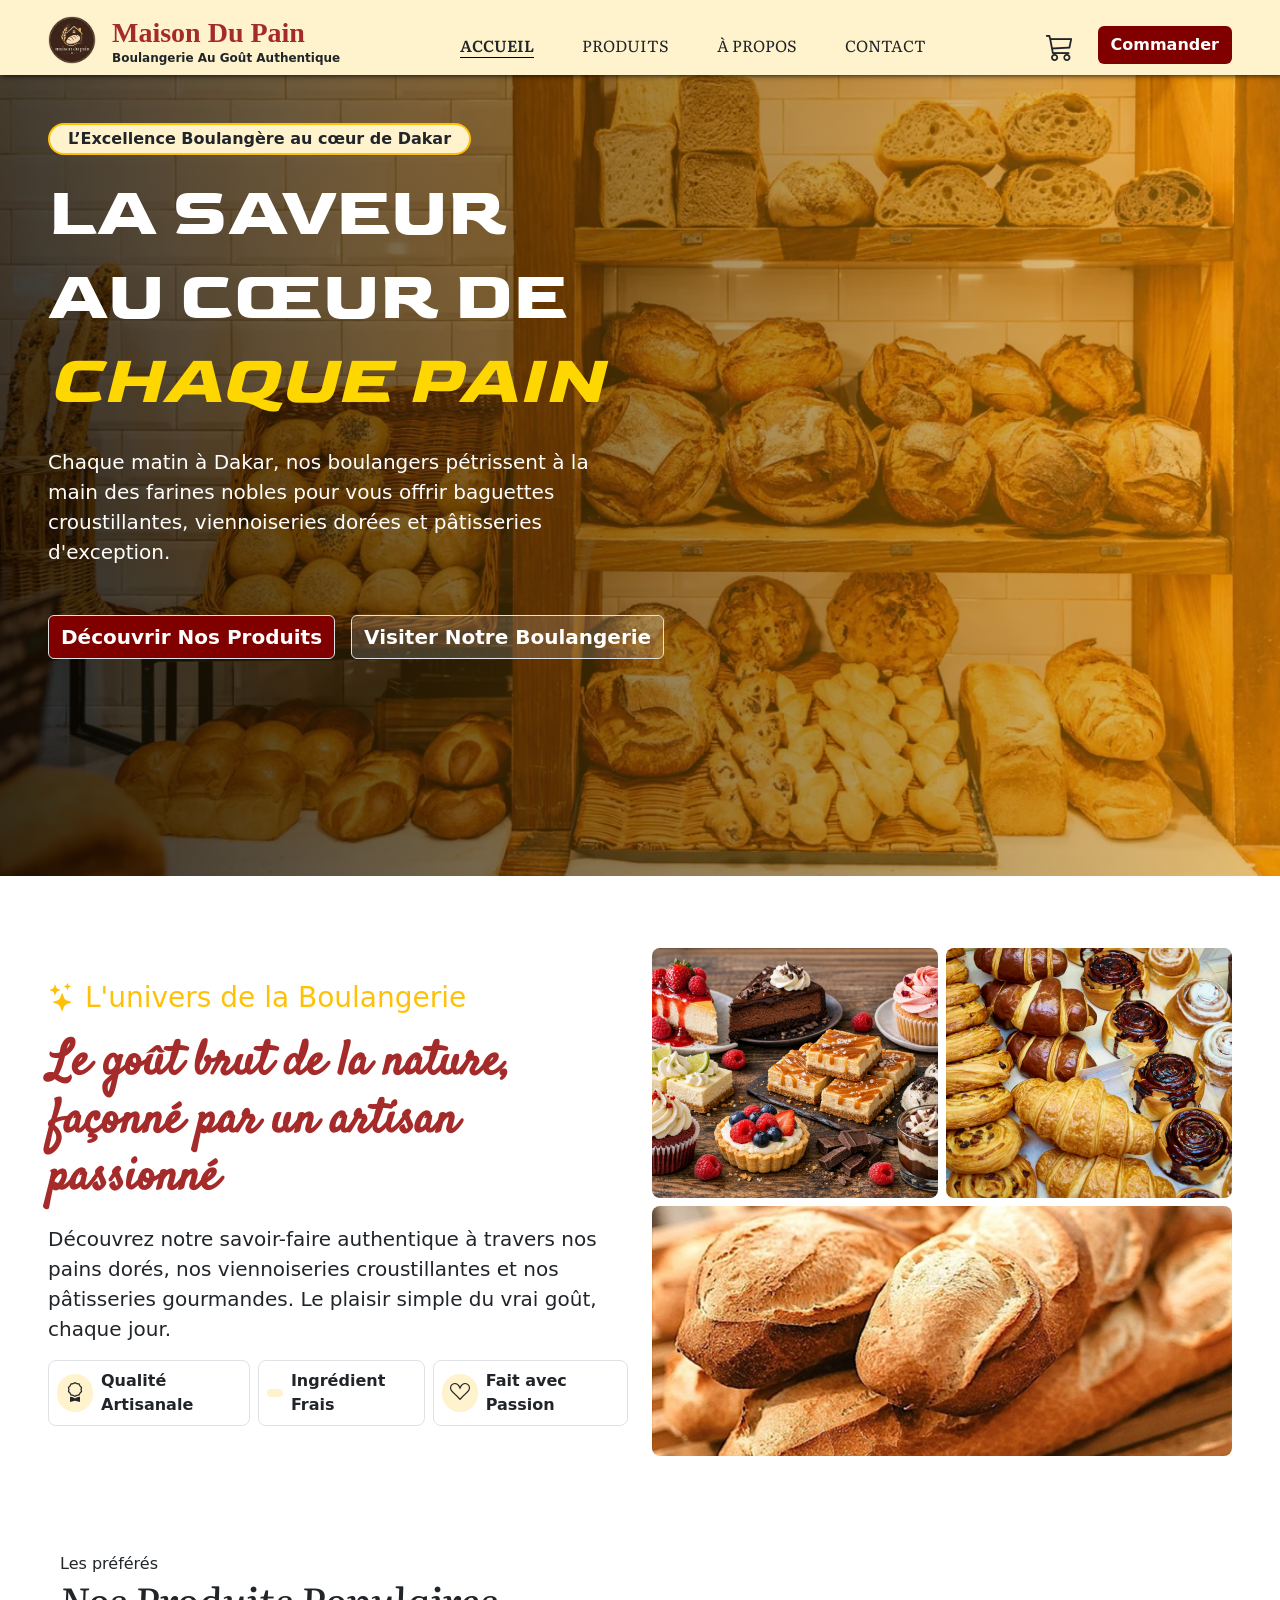
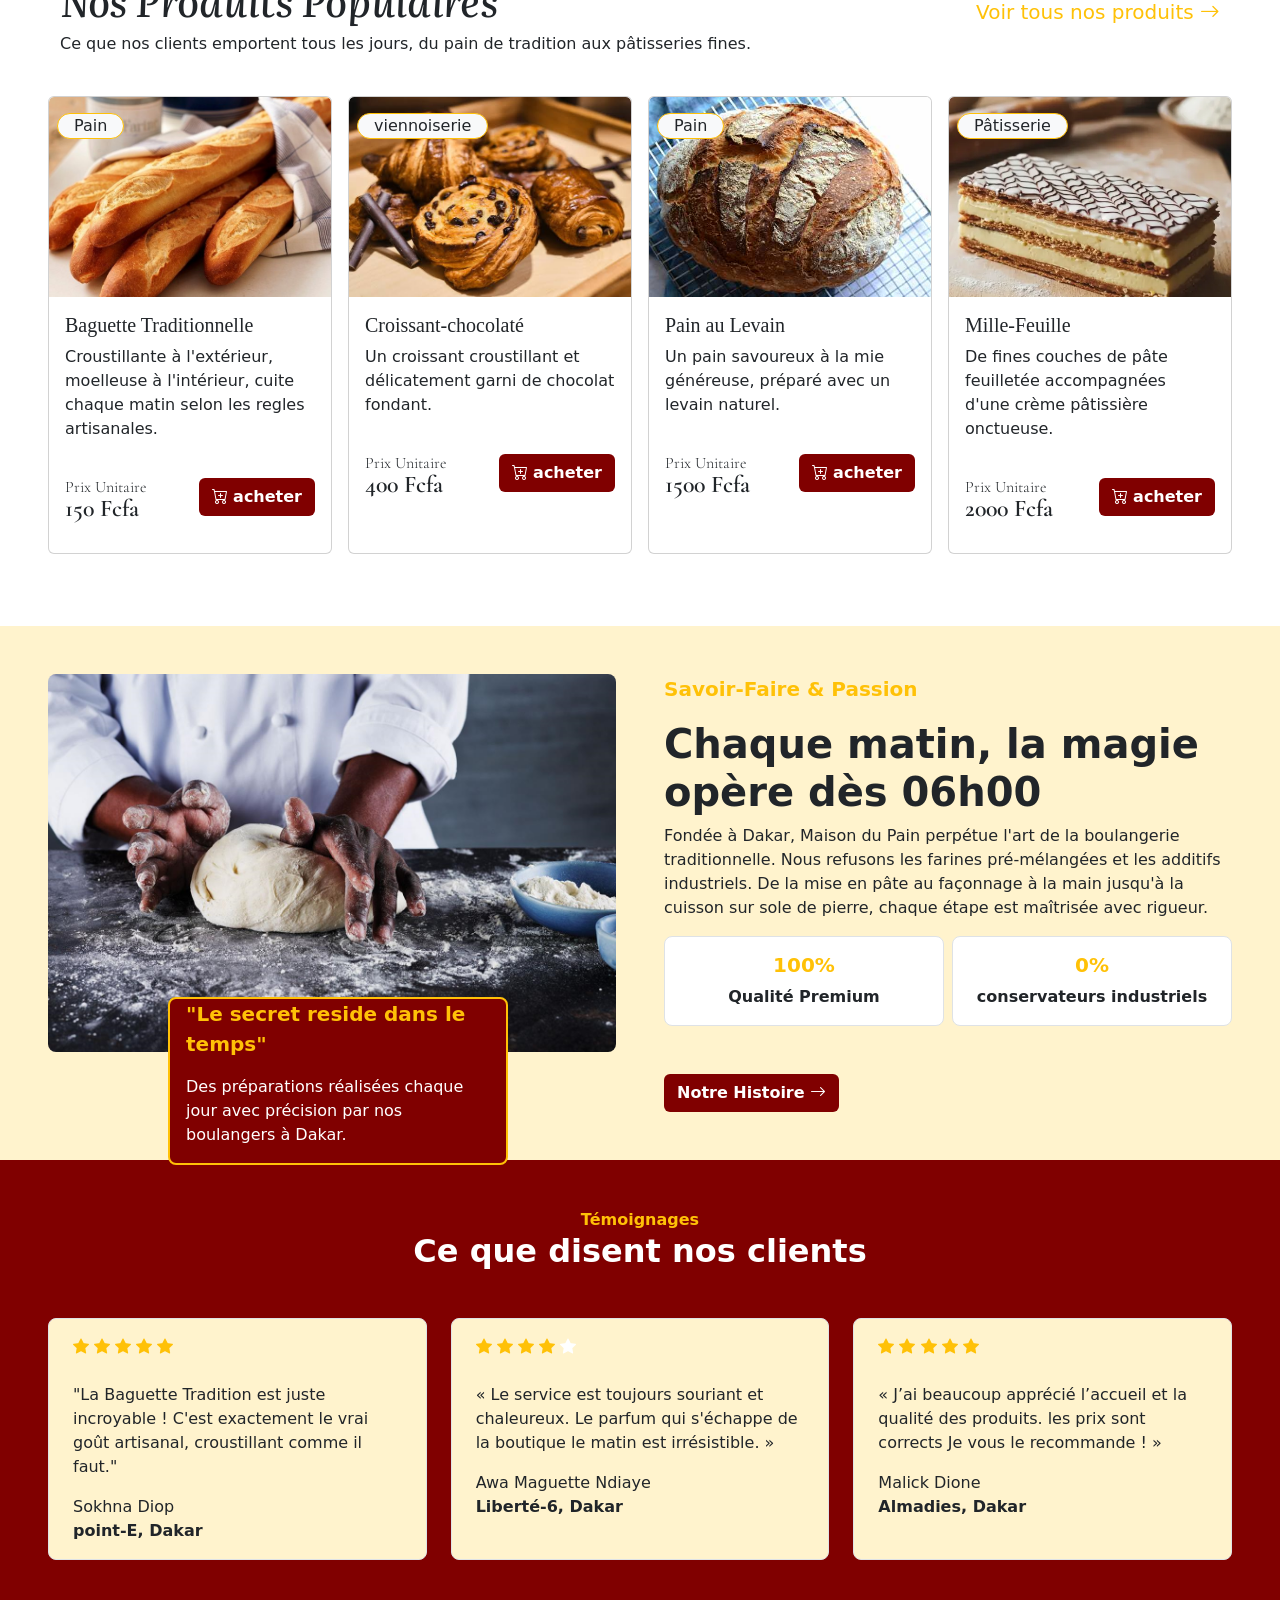
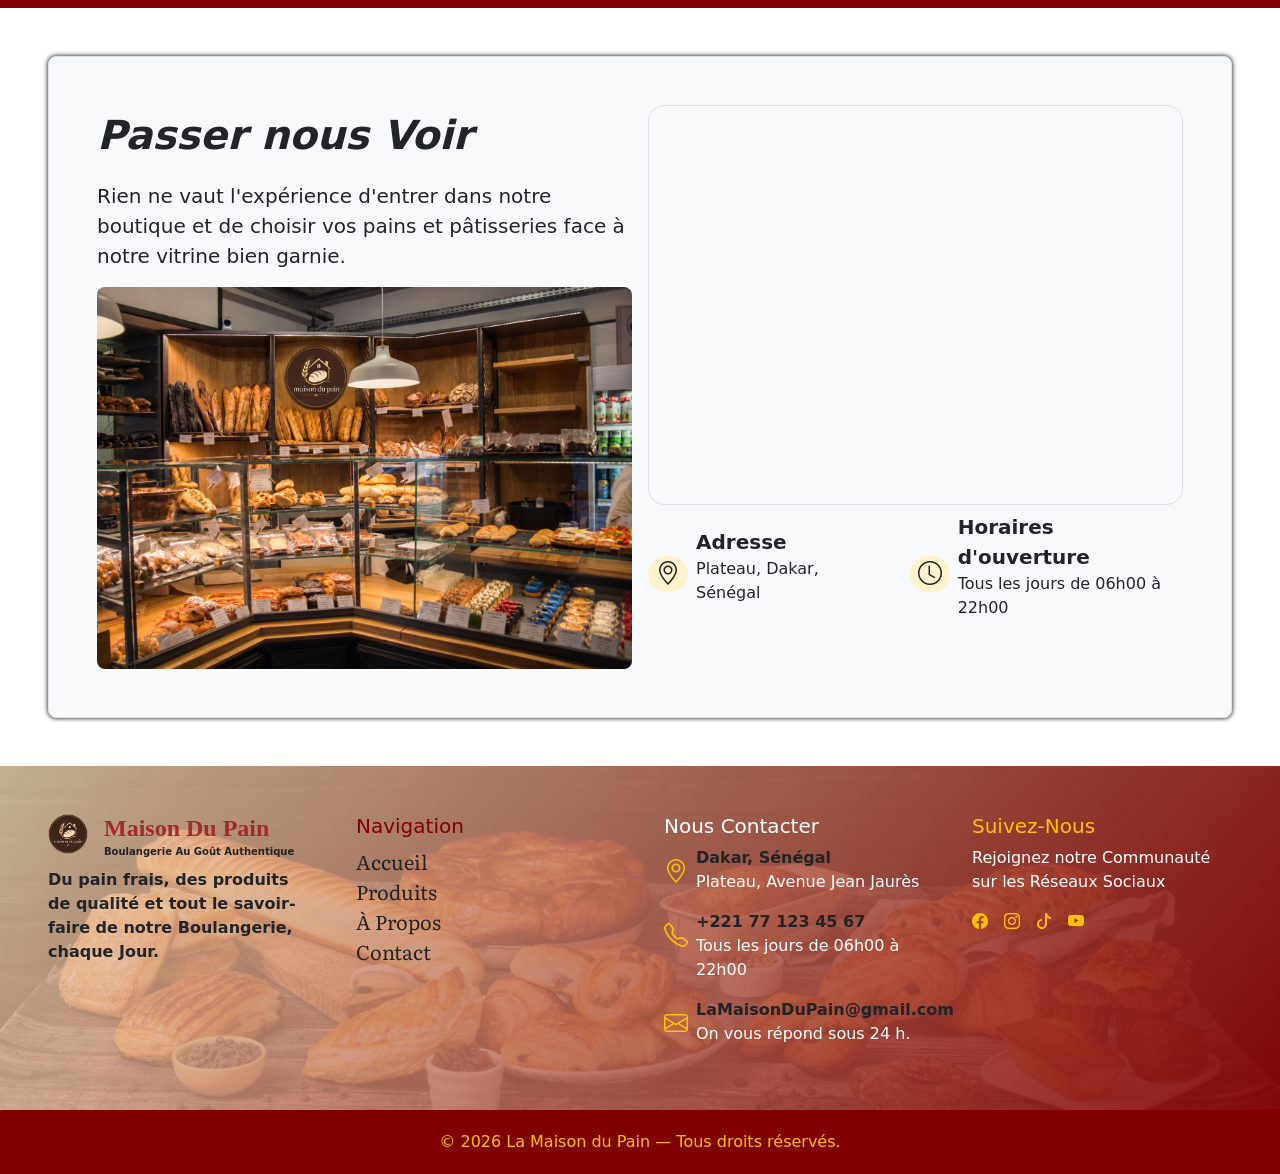
==== commit 4d9576c7: "section formulaire de contact" ====
--- a/index.html
+++ b/index.html
@@ -276,35 +276,37 @@
         <section id="Visiter">
             <div class="page-container p-lg-5 p-4 rounded-3">
                 <!-- Conteneur des deux Blocs : Presentation-Boulangerie et carte-map -->
-                <div class="infos-utiles row g-3 p-lg-5 p-3 rounded-4 bg-light align-items-center">
-                    <!-- Présentation de la Boutique -->
-                    <div class="col-12 col-lg-6 d-flex flex-column">
-                        <div>
-                            <p class="fs-1 fw-semibold fst-italic">Passer Nous Voir</p>
-                            <p class="fs-5">Rien ne vaut l'expérience d'entrer dans notre boutique et de choisir vos pains et pâtisseries face à notre vitrine bien garnie.</p>
-                        </div>
-                        
-                        <div class="w-100"><img src="./images/Visiter.png" class="visiter-img w-100 rounded-3 object-fit-cover" alt="Boulangerie Visiter"></div>
-                    </div>
-                    <!-- Localisation et informations pratiques -->
-                    <div class="col-12 col-lg-6 d-flex flex-column">
-                        <div>
-                            <iframe src="https://www.google.com/maps/embed?pb=!1m18!1m12!1m3!1d3859.133618553727!2d-17.467945225543104!3d14.705034774512606!2m3!1f0!2f0!3f0!3m2!1i1024!2i768!4f13.1!3m3!1m2!1s0xec173d8b59a0a91%3A0x2980f739cf6804f2!2sMaison%20du%20pain!5e0!3m2!1sfr!2ssn!4v1790900190935!5m2!1sfr!2ssn" 
-                            class="visiter-map border rounded-4 w-100" allowfullscreen="" loading="lazy" referrerpolicy="strict-origin-when-cross-origin"></iframe>
-                        </div>
-                        <div class="d-flex flex-lg-row flex-column gap-lg-5">
-                            <div class="rounded-3 d-flex align-items-center gap-2">
-                                <div><i class="bi bi-geo-alt bg-warning-subtle rounded-5 fs-4 px-2 py-1"></i></div>
-                                <div>
-                                    <span class="fw-semibold fs-5">Adresse</span> 
-                                    <p>Plateau, Dakar, Sénégal</p>
-                                </div>
-                            </div>
-                            <div class="rounded-3 d-flex gap-2 align-items-center">
-                                <div><i class="bi bi-clock bg-warning-subtle rounded-5 px-2 fs-4 py-1"></i></div>
-                                <div>
-                                    <span class="fw-semibold fs-5">Horaires d'ouverture</span> 
-                                    <p>Tous les jours de 06h00 à 22h00</p>
+                <div class="infos-utiles p-lg-5 p-3 rounded-3 bg-light border align-items-center">
+                    <div class="row g-3">
+                        <!-- Présentation de la Boutique -->
+                        <div class="col-12 col-lg-6 d-flex flex-column">
+                            <div>
+                                <p class="fs-1 fw-semibold fst-italic">Passer nous Voir</p>
+                                <p class="fs-5">Rien ne vaut l'expérience d'entrer dans notre boutique et de choisir vos pains et pâtisseries face à notre vitrine bien garnie.</p>
+                            </div>
+                            
+                            <div class="w-100"><img src="./images/Visiter.png" class="visiter-img w-100 rounded-3 object-fit-cover" alt="Boulangerie Visiter"></div>
+                        </div>
+                        <!-- Localisation et informations pratiques -->
+                        <div class="col-12 col-lg-6 d-flex flex-column">
+                            <div>
+                                <iframe src="https://www.google.com/maps/embed?pb=!1m18!1m12!1m3!1d3859.133618553727!2d-17.467945225543104!3d14.705034774512606!2m3!1f0!2f0!3f0!3m2!1i1024!2i768!4f13.1!3m3!1m2!1s0xec173d8b59a0a91%3A0x2980f739cf6804f2!2sMaison%20du%20pain!5e0!3m2!1sfr!2ssn!4v1790900190935!5m2!1sfr!2ssn" 
+                                class="visiter-map border rounded-4 w-100" allowfullscreen="" loading="lazy" referrerpolicy="strict-origin-when-cross-origin"></iframe>
+                            </div>
+                            <div class="d-flex flex-lg-row flex-column gap-lg-5">
+                                <div class="rounded-3 d-flex align-items-center gap-2">
+                                    <div><i class="bi bi-geo-alt bg-warning-subtle rounded-5 fs-4 px-2 py-1"></i></div>
+                                    <div>
+                                        <span class="fw-semibold fs-5">Adresse</span> 
+                                        <p>Plateau, Dakar, Sénégal</p>
+                                    </div>
+                                </div>
+                                <div class="rounded-3 d-flex gap-2 align-items-center">
+                                    <div><i class="bi bi-clock bg-warning-subtle rounded-5 px-2 fs-4 py-1"></i></div>
+                                    <div>
+                                        <span class="fw-semibold fs-5">Horaires d'ouverture</span> 
+                                        <p>Tous les jours de 06h00 à 22h00</p>
+                                    </div>
                                 </div>
                             </div>
                         </div>
--- a/style.css
+++ b/style.css
@@ -462,4 +462,8 @@
     .titre-origine{
         font-size: 35px;
     }
+/* section formulaire et infos */
+    .telephone{
+    font-size: 15px;
+    }
 }
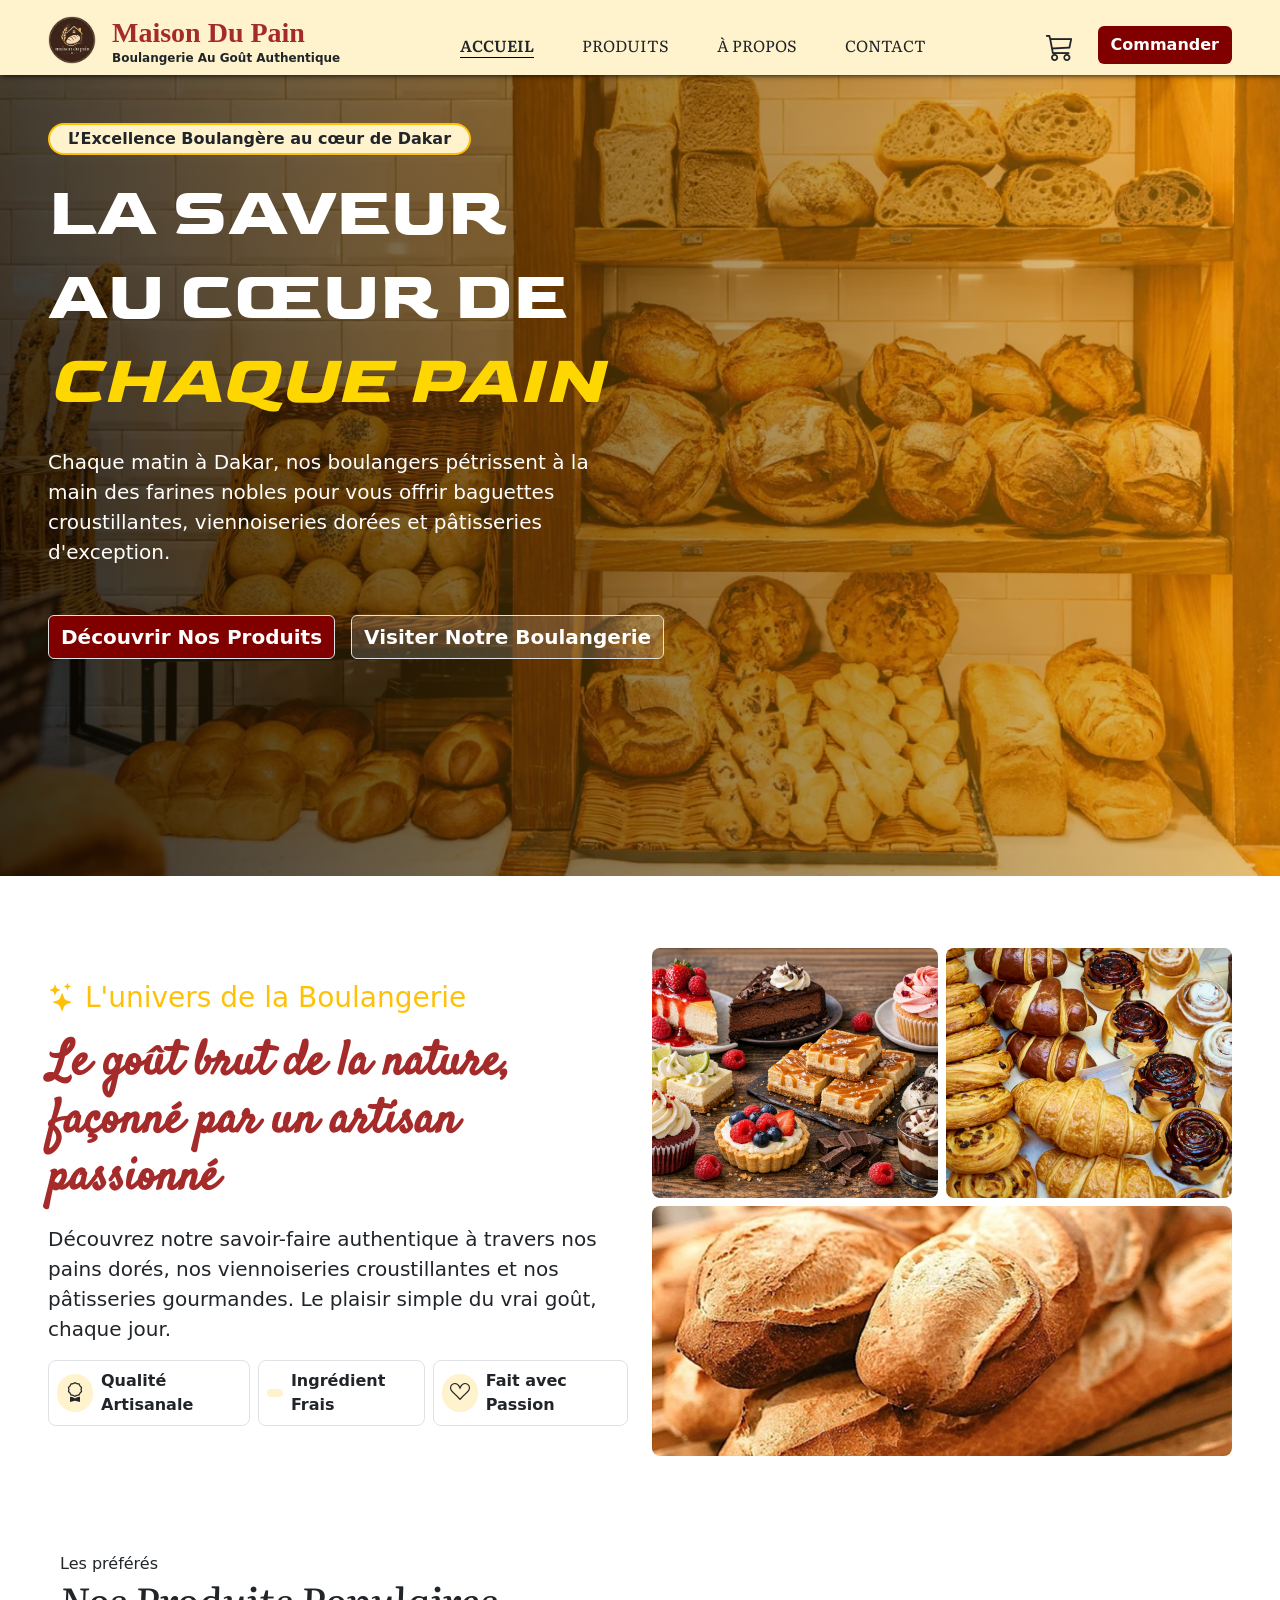
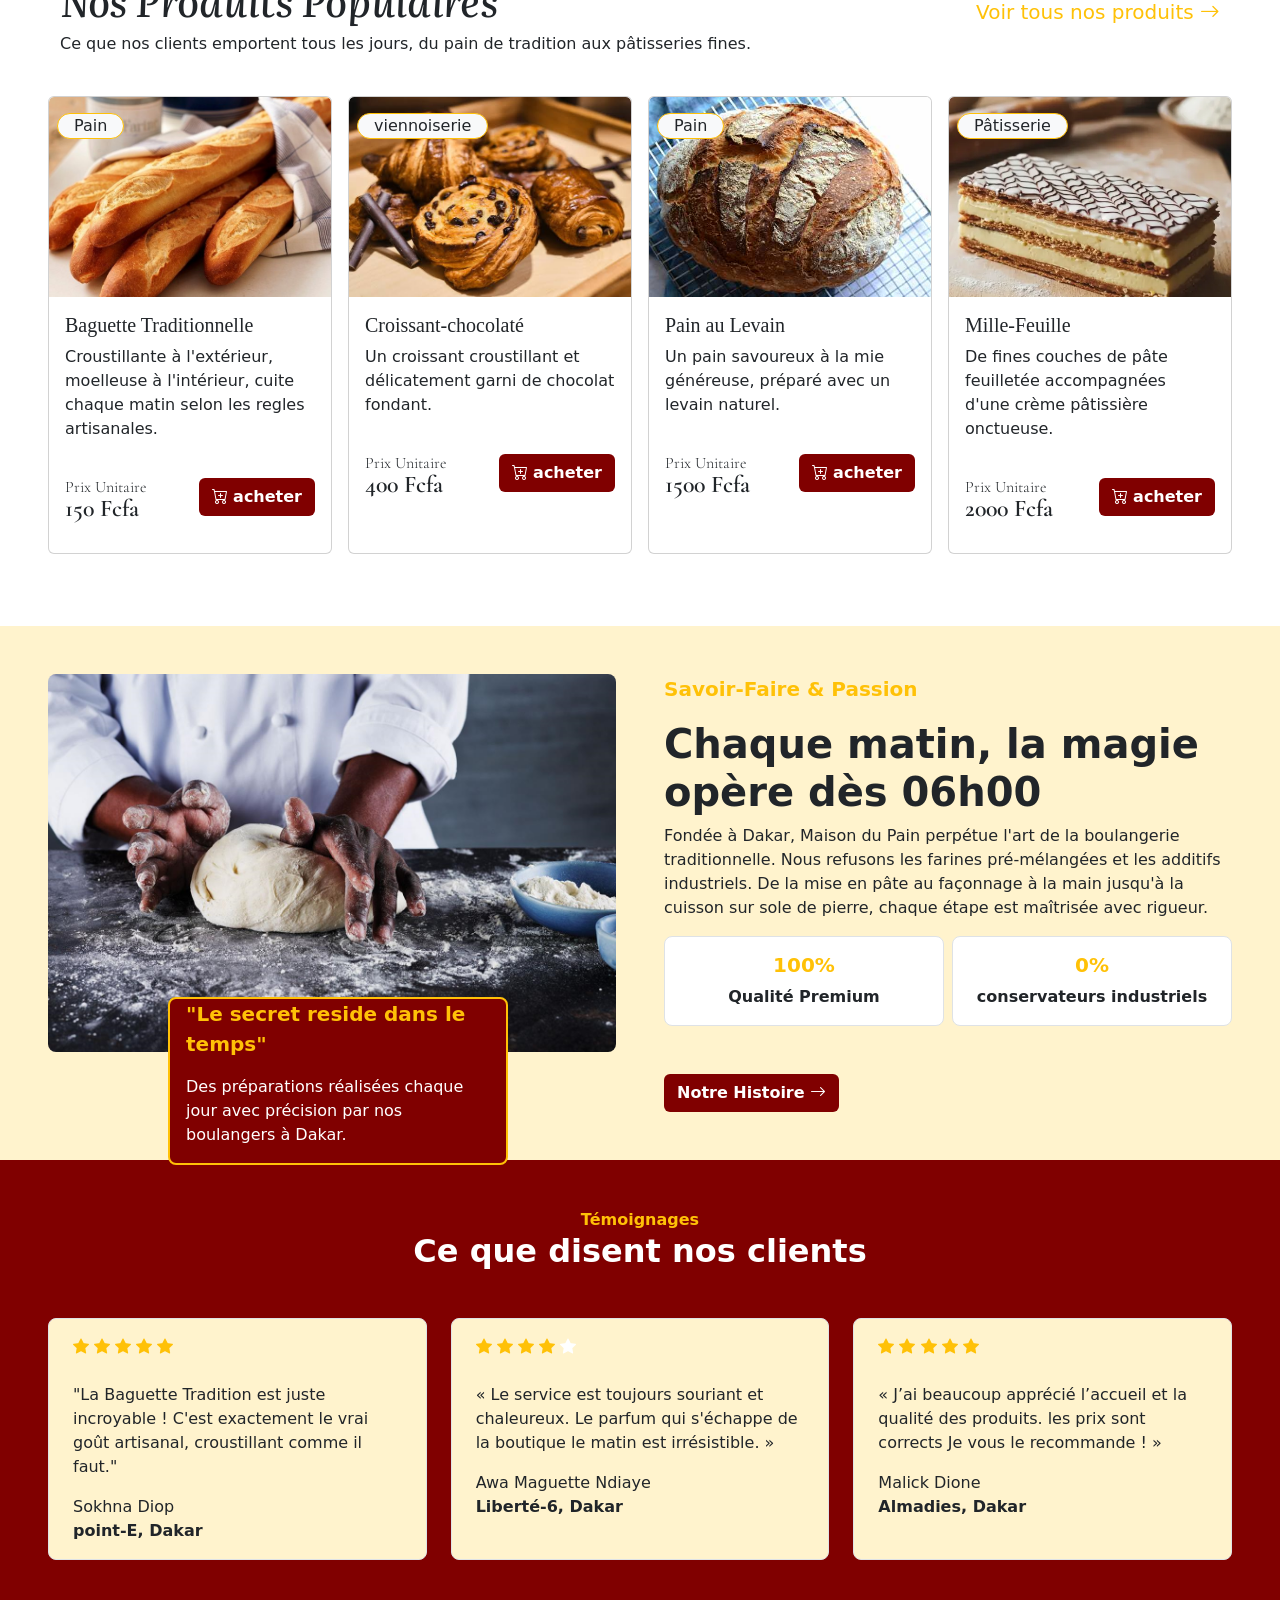
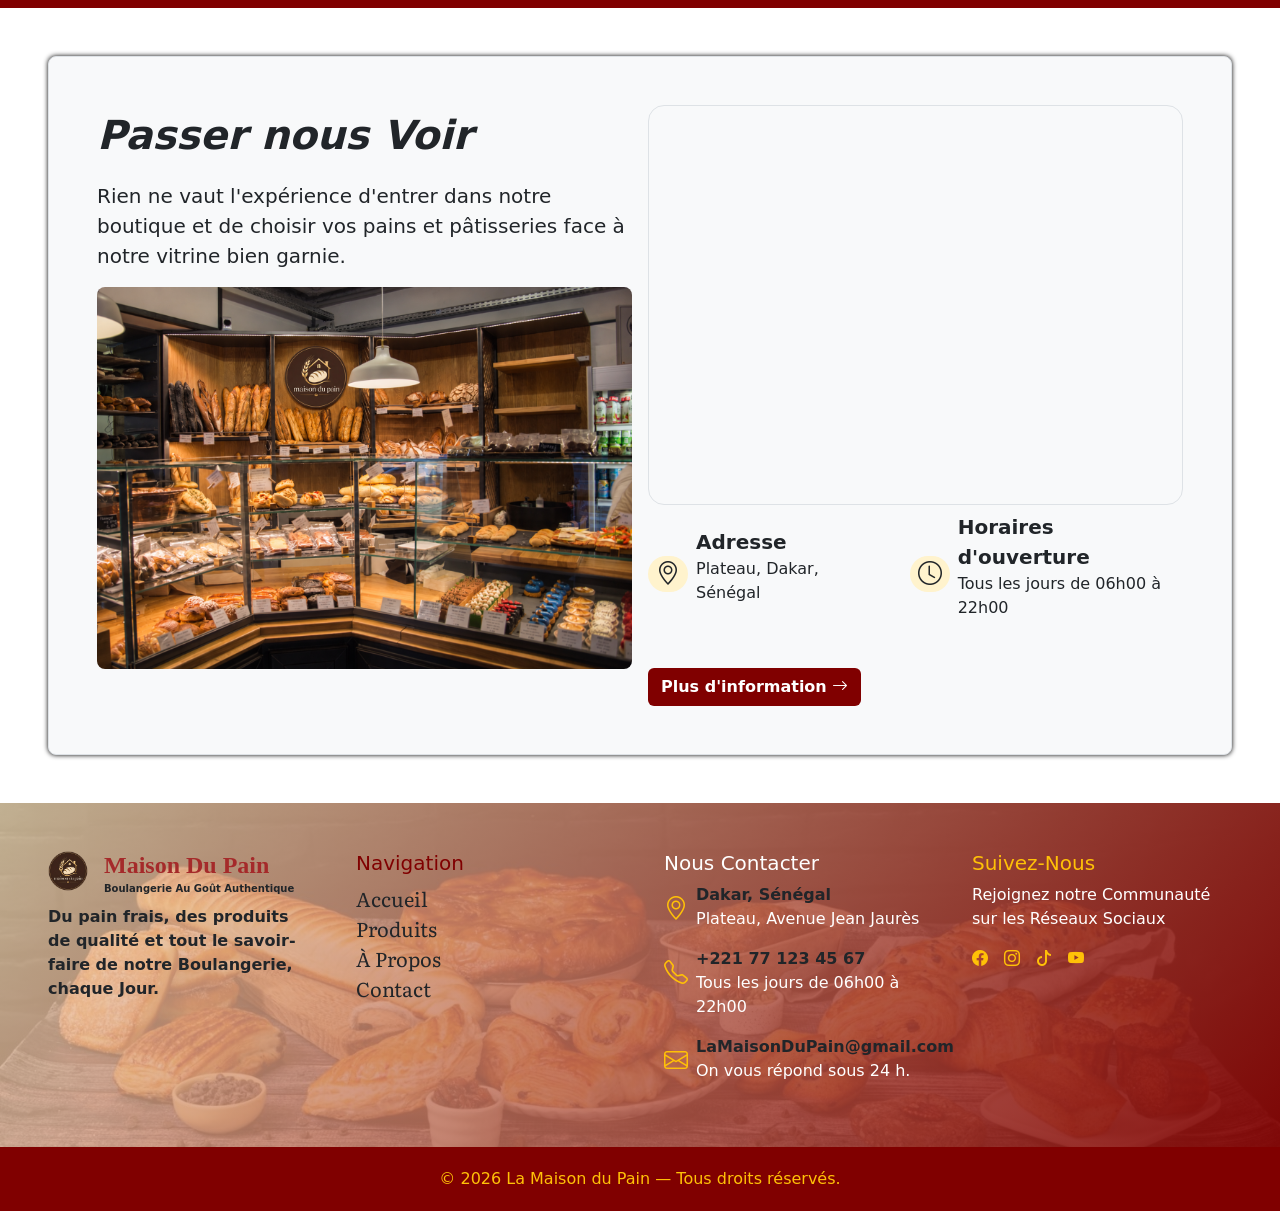
==== commit 92f219b9: "section visiter-vous" ====
--- a/index.html
+++ b/index.html
@@ -293,7 +293,7 @@
                                 <iframe src="https://www.google.com/maps/embed?pb=!1m18!1m12!1m3!1d3859.133618553727!2d-17.467945225543104!3d14.705034774512606!2m3!1f0!2f0!3f0!3m2!1i1024!2i768!4f13.1!3m3!1m2!1s0xec173d8b59a0a91%3A0x2980f739cf6804f2!2sMaison%20du%20pain!5e0!3m2!1sfr!2ssn!4v1790900190935!5m2!1sfr!2ssn" 
                                 class="visiter-map border rounded-4 w-100" allowfullscreen="" loading="lazy" referrerpolicy="strict-origin-when-cross-origin"></iframe>
                             </div>
-                            <div class="d-flex flex-lg-row flex-column gap-lg-5">
+                            <div class="d-flex flex-lg-row flex-column gap-lg-5 mb-2">
                                 <div class="rounded-3 d-flex align-items-center gap-2">
                                     <div><i class="bi bi-geo-alt bg-warning-subtle rounded-5 fs-4 px-2 py-1"></i></div>
                                     <div>
@@ -308,6 +308,10 @@
                                         <p>Tous les jours de 06h00 à 22h00</p>
                                     </div>
                                 </div>
+                            </div>
+                            <!-- btn CTA / contact -->
+                            <div class="mt-4"> 
+                                <a href="contact.html" class="btn text-white fw-semibold" style="background-color:maroon;">Plus d'information <i class="bi bi-arrow-right"></i></a>
                             </div>
                         </div>
                     </div>
--- a/style.css
+++ b/style.css
@@ -239,13 +239,25 @@
         font-family:Cambria, Cochin, Georgia, Times, 'Times New Roman', serif;
     }
 
-/* section introductionn - page contact */
+/* section introduction - page contact */
     .bg-contact{
         background:linear-gradient(to right, rgba(158, 85, 1, 0.808),rgba(103, 57, 28, 0.70)), url(images/contact.png) top/cover;
         min-height: 50vh;
     }
 
-/* section footer - All Page */
+/* section Visitez-nous - page contact */
+    .Itinéraire{
+        border: 1px solid maroon;
+        color: maroon;
+        transition: 0.5s ease;
+    }
+
+    .Itinéraire:hover{
+        background-color: maroon;
+        color: white;
+    }
+
+/* section footer - All Pages */
     footer{
         background:linear-gradient(850deg, rgba(255, 232, 190, 0.733), rgba(128, 0, 0, 0.952)), url(images/footer.png) center/cover;
     }
@@ -448,7 +460,7 @@
         height: 190px;
     }
 
-/* section introduction - page produits*/
+/* section introduction - page produits */
     .titre-page{
         font-size: 40px;
     }
@@ -462,8 +474,15 @@
     .titre-origine{
         font-size: 35px;
     }
-/* section formulaire et infos */
+
+/* section formulaire de contact - page contact */
     .telephone{
-    font-size: 15px;
-    }
+        font-size: 15px;
+    }
+
+/* section Visitez-nous - page contact */
+    .Itinéraire{
+        font-size: 15px !important;
+    }
+
 }
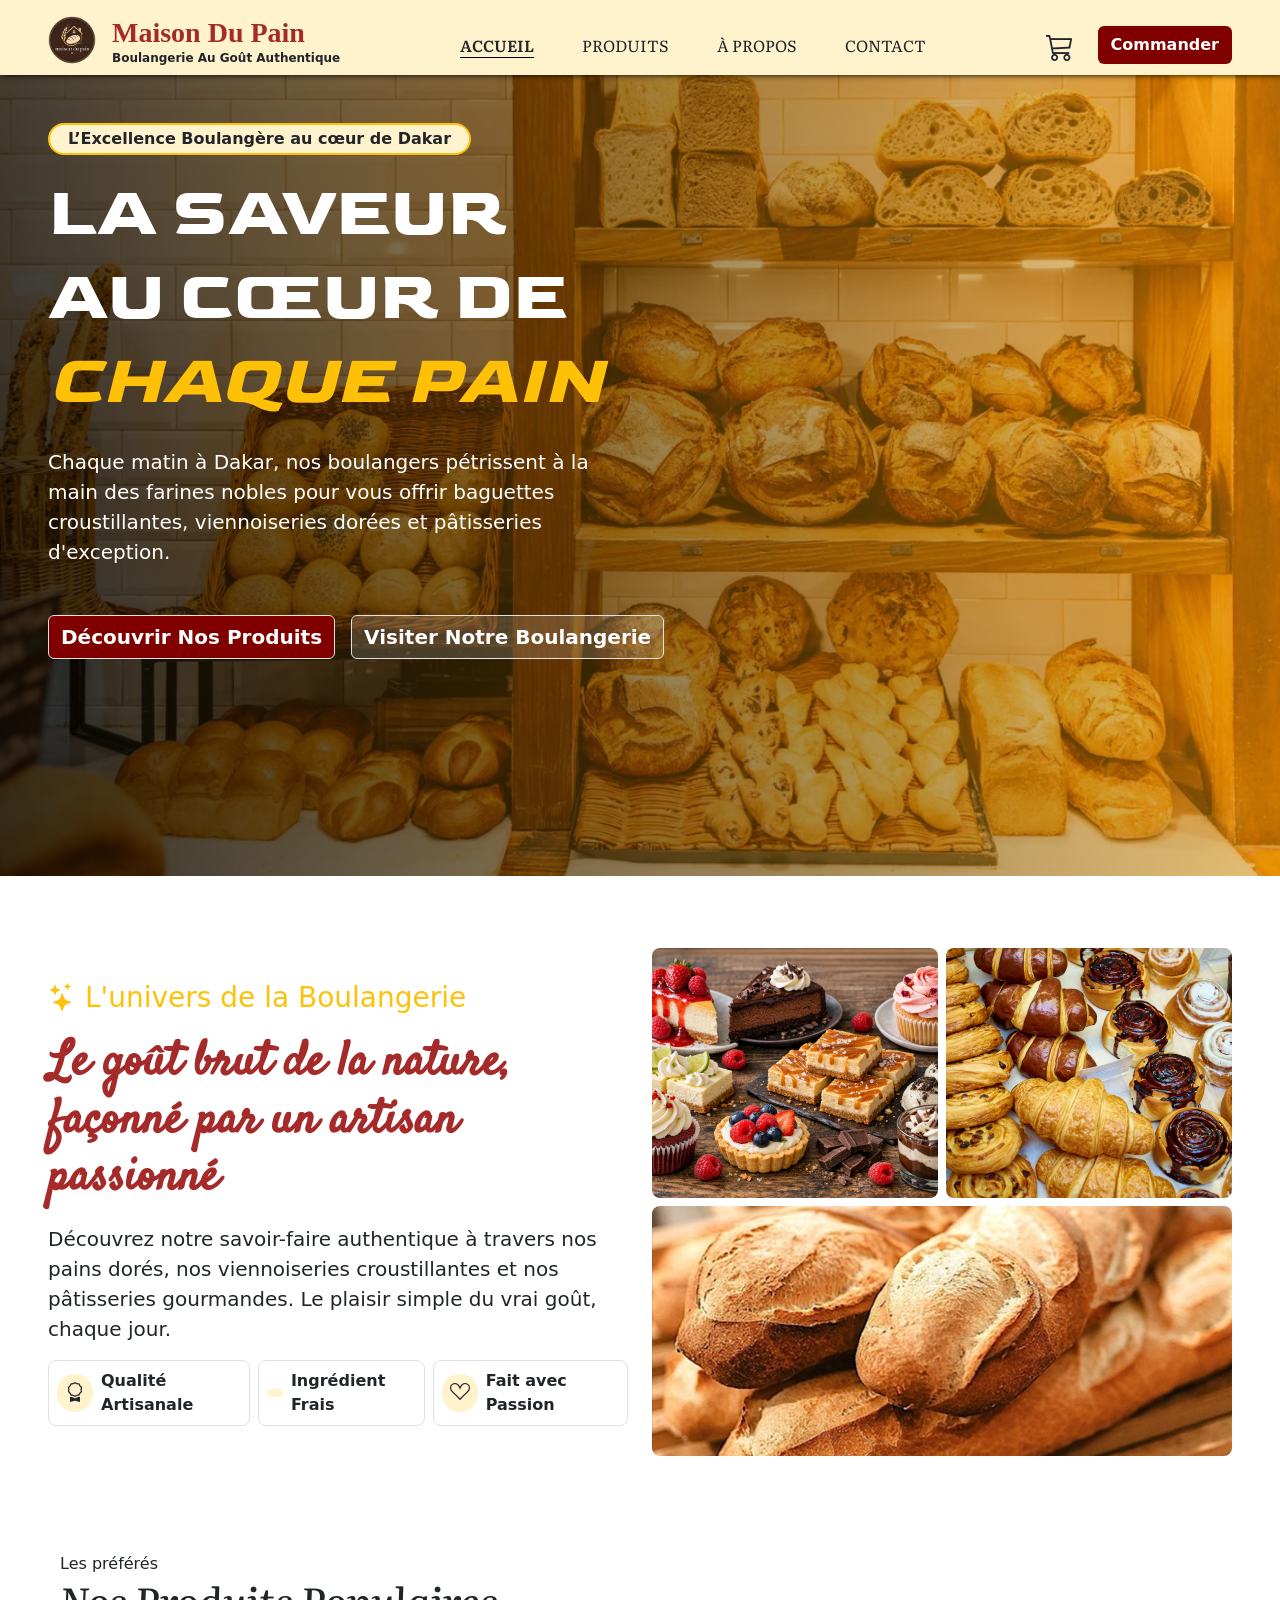
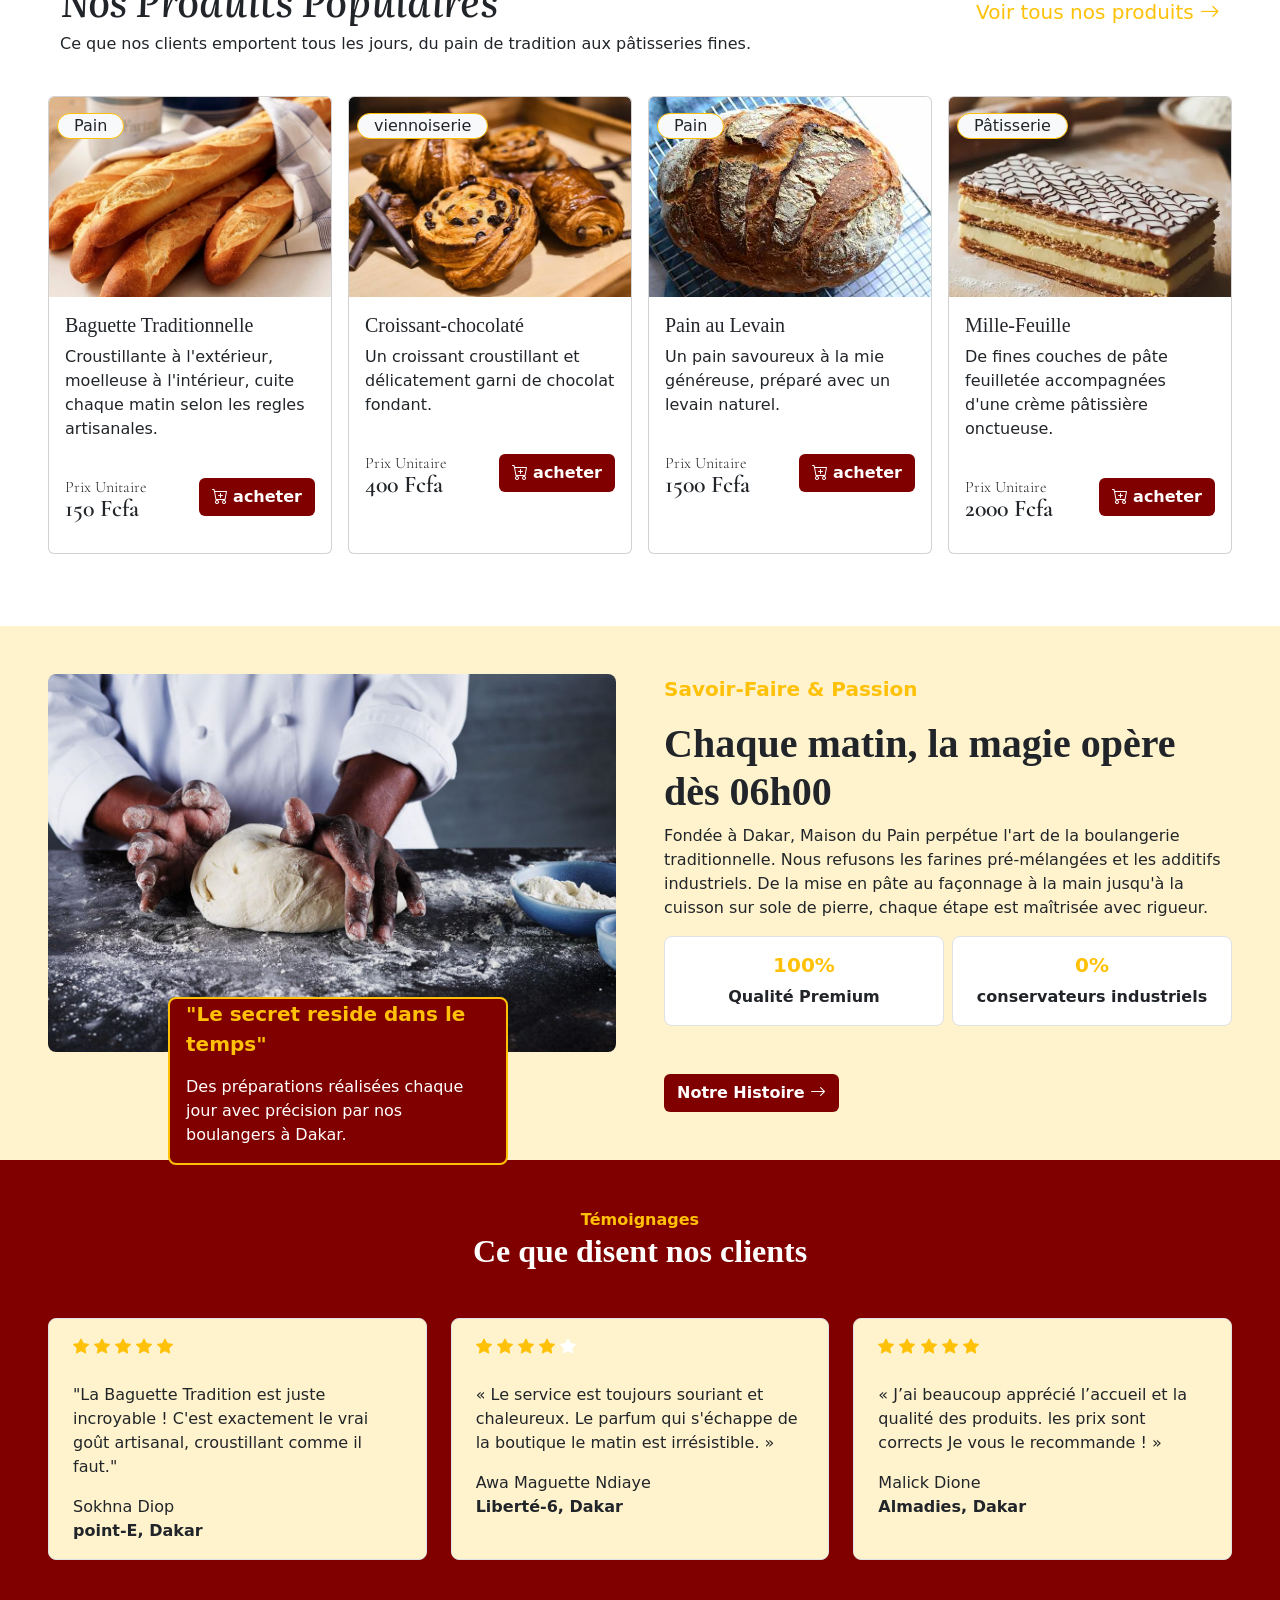
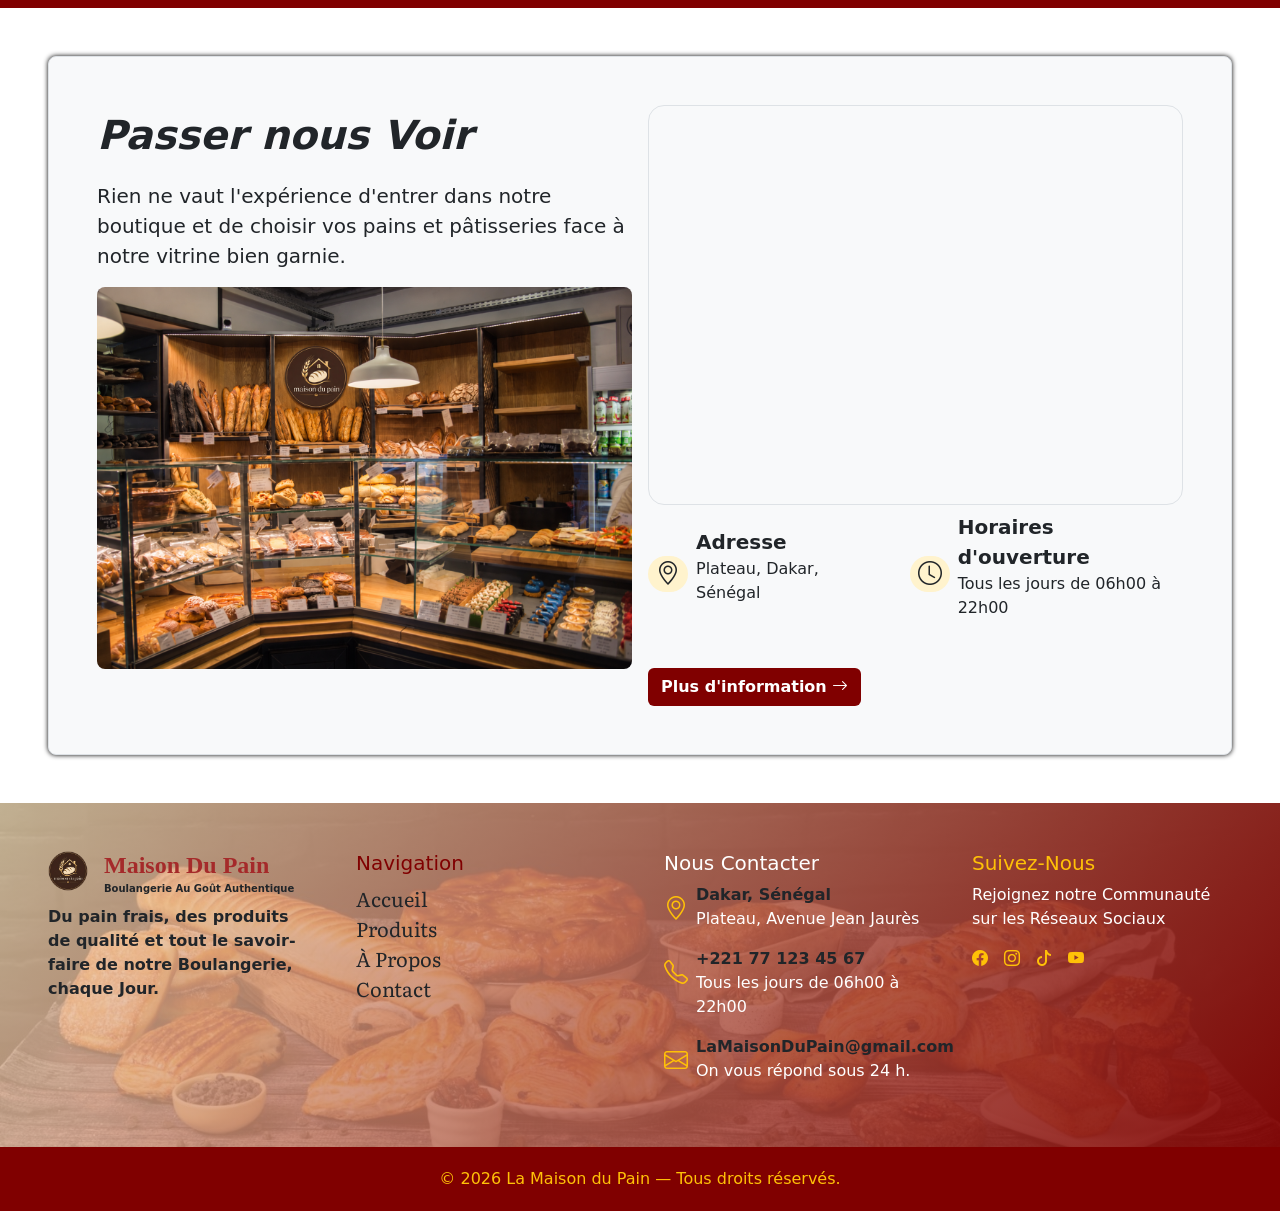
==== commit 36494e7c: "finalisation de la page commande et de la partie front-end" ====
--- a/index.html
+++ b/index.html
@@ -3,11 +3,13 @@
 <head>
     <meta charset="UTF-8">
     <meta name="viewport" content="width=device-width, initial-scale=1.0">
+    <meta name="description" content="Découvrez Maison du Pain à Dakar : pains artisanaux, viennoiseries et pâtisseries préparés avec passion.">
     <title>Maison du Pain — Accueil</title>
     <link rel="icon" type="image/png" href="/images/logo_maison_du_pain.png">
     <link href="https://cdn.jsdelivr.net/npm/bootstrap@5.3.8/dist/css/bootstrap.min.css" rel="stylesheet" integrity="sha384-sRIl4kxILFvY47J16cr9ZwB07vP4J8+LH7qKQnuqkuIAvNWLzeN8tE5YBujZqJLB" crossorigin="anonymous">
     <link rel="stylesheet" href="https://cdn.jsdelivr.net/npm/bootstrap-icons@1.13.1/font/bootstrap-icons.min.css">
     <link rel="preconnect" href="https://fonts.googleapis.com">
+    <link rel="preconnect" href="https://fonts.gstatic.com" crossorigin>
     <link href="https://fonts.googleapis.com/css2?family=Goldman:wght@400;700&display=swap" rel="stylesheet">
     <link href="https://fonts.googleapis.com/css2?family=Satisfy&display=swap" rel="stylesheet">
     <link href="https://fonts.googleapis.com/css2?family=Cormorant+Garamond:ital,wght@0,300..700;1,300..700&display=swap" rel="stylesheet">
@@ -32,7 +34,7 @@
             <!-- liens de naviguation  -->
             <div class="d-none d-lg-block">
                 <ul class="list-unstyled d-flex gap-5 mb-0">
-                    <li class="nav-item"><a href="index.html" class="nav-link active fw-semibold text-uppercase">Accueil</a></li>
+                    <li class="nav-item"><a href="index.html" class="nav-link active fw-semibold text-uppercase" aria-current="page">Accueil</a></li>
                     <li class="nav-item"><a href="produits.html" class="nav-link text-uppercase">Produits</a></li>
                     <li class="nav-item"><a href="about.html" class="nav-link text-uppercase">À Propos</a></li>
                     <li class="nav-item"><a href="contact.html" class="nav-link text-uppercase">Contact</a></li>
@@ -42,9 +44,10 @@
             <div class="d-flex align-items-center gap-lg-3 gap-2">
                 <div class="d-flex align-items-center gap-4">
                     <a href="commande.html" class="nav-link"><i class="bi bi-cart3 fs-3"></i></a>
-                    <a href="commande.html" class= "btn btn-commande text-white fw-semibold d-none d-lg-block">Commander</a>
-                </div>
-                <button class="btn d-lg-none fs-3" type="button" data-bs-toggle="collapse" data-bs-target="#menuMobile"
+                    <a href="commande.html" class="btn btn-commande text-white fw-semibold d-none d-lg-block">Commander</a>
+                </div>
+                <button class="btn d-lg-none fs-3" type="button" data-bs-toggle="collapse" data-bs-target="#menuMobile" aria-controls="menuMobile"
+                    aria-expanded="false" aria-label="Ouvrir le menu de navigation"
                     onclick="this.querySelector('i').classList.toggle('bi-x-lg'); this.querySelector('i').classList.toggle('bi-list');">
                     <i class="bi bi-list"></i>
                 </button>
@@ -52,16 +55,16 @@
         </nav>
         <!-- Liens de Naviguation au Mobile  -->
         <div class="nav-collapse collapse bg-warning-subtle d-lg-none w-100" id="menuMobile">
-            <div class="page-container py-3 px-4">
+            <nav class="page-container py-3 px-4">
                 <ul class="list-unstyled mb-3">
-                    <li class="mb-2"><a href="index.html" class="nav-link active fw-semibold fs-5 text-uppercase">Accueil</a></li>
+                    <li class="mb-2"><a href="index.html" class="nav-link active fw-semibold fs-5 text-uppercase" aria-current="page">Accueil</a></li>
                     <li class="mb-2"><a href="produits.html" class="nav-link fs-5 text-uppercase">Produits</a></li>
                     <li class="mb-2"><a href="about.html" class="nav-link fs-5 text-uppercase">À Propos</a></li>
                     <li><a href="contact.html" class="nav-link fs-5 text-uppercase">Contact</a></li>
                 </ul>
                 <!-- Commander dans le menu mobile -->
                 <a href="commande.html" class="btn btn-commande text-white mb-0 w-100 fs-5 text-uppercase">Commander</a>
-            </div>
+            </nav>
         </div>
     </header>
 
@@ -70,7 +73,7 @@
         <section id="img-hero">
             <div class="page-container text-hero p-4 p-lg-5">
                 <p class="slogan border border-2 border-warning fw-semibold bg-warning-subtle rounded-5">L’Excellence Boulangère au cœur de Dakar</p>
-                <h1 class="titre-hero mb-4">La Saveur au cœur de <span id="pain">chaque pain</span></h1> 
+                <h1 class="titre-hero mb-4">La Saveur au cœur de <span class="fst-italic text-warning">chaque pain</span></h1> 
                 <p class="description text-white fs-5 mb-5">Chaque matin à Dakar, nos boulangers pétrissent à la main des farines nobles pour vous offrir baguettes croustillantes, viennoiseries dorées et pâtisseries d'exception.</p>
                 <!-- Conteneur des Btn CTA  -->
                 <div class="hero-btn d-flex flex-wrap gap-3">
@@ -80,7 +83,7 @@
             </div>
         </section>
         <!-- section de Presentation des produits et services de la Boulangerie -->
-        <section id="section-present">
+        <section id="presentation-produits_services">
             <div class="page-container mt-4 p-4 p-lg-5 d-flex flex-column flex-lg-row gap-4 align-items-center">
                 <div class="w-100">
                     <p class="fs-3 fw-light text-warning"><i class="bi bi-stars"></i> L'univers de la Boulangerie</p>
@@ -179,7 +182,7 @@
             </div>
         </section>
         <!-- section de presentation du Savoir-Faire de la Boulangerie -->
-        <section class="bg-warning-subtle">
+        <section class="bg-warning-subtle" id="savoir-faire">
             <div class="page-container d-flex flex-column flex-lg-row gap-5 p-lg-5 p-4">
                 <div class="w-100">
                     <div class="position-relative">
@@ -187,13 +190,13 @@
                             <p class="titre-info text-warning fw-bold fs-5">"Le secret reside dans le temps"</p>
                             <p class="info-desc text-white">Des préparations réalisées chaque jour avec précision par nos boulangers à Dakar.</p>
                         </div>
-                        <img src="./images/petrissage.png" class="w-100 rounded-3" alt="petrissage à la main">
+                        <img src="./images/petrissage.png" class="w-100 h-100 rounded-3" alt="petrissage à la main">
                     </div>
                 </div>
 
                 <div class="w-100">
                     <p class="text-warning fw-semibold fs-5">Savoir-Faire & Passion</p>
-                    <h3 class="fs-1 fw-bold">Chaque matin, la magie opère dès 06h00</h3>
+                    <h3 class="fs-1 fw-bold sous-titre">Chaque matin, la magie opère dès 06h00</h3>
                     <p>
                         Fondée à Dakar, Maison du Pain perpétue l'art de la boulangerie traditionnelle. Nous refusons les farines pré-mélangées et les additifs industriels. 
                         De la mise en pâte au façonnage à la main jusqu'à la cuisson sur sole de pierre, chaque étape est maîtrisée avec rigueur.
@@ -216,11 +219,11 @@
             </div>
         </section>
         <!-- section avis des clients -->
-        <section class="avis-client" style="background-color: maroon;">
+        <section id="avis-client" style="background-color: maroon;">
             <div class="page-container p-lg-5 p-4">
                 <div class="text-center mb-5">
                     <span class="fw-bold text-warning">Témoignages</span>
-                    <h2 class="fw-semibold text-white">Ce que disent nos clients</h2>
+                    <h2 class="fw-semibold sous-titre text-white">Ce que disent nos clients</h2>
                 </div>
                 <!-- conteneur des avis-clients -->
                 <div class="d-flex flex-lg-row flex-column gap-4">
@@ -285,7 +288,7 @@
                                 <p class="fs-5">Rien ne vaut l'expérience d'entrer dans notre boutique et de choisir vos pains et pâtisseries face à notre vitrine bien garnie.</p>
                             </div>
                             
-                            <div class="w-100"><img src="./images/Visiter.png" class="visiter-img w-100 rounded-3 object-fit-cover" alt="Boulangerie Visiter"></div>
+                            <div class="w-100 h-100"><img src="./images/Visiter.png" class="visiter-img w-100 rounded-3 object-fit-cover" alt="Boulangerie Visiter"></div>
                         </div>
                         <!-- Localisation et informations pratiques -->
                         <div class="col-12 col-lg-6 d-flex flex-column">
--- a/style.css
+++ b/style.css
@@ -4,7 +4,7 @@
     box-sizing: border-box;
 }
 
-.page-container {
+.page-container{
     width: 100%;
     max-width: 1320px; 
     margin-inline: auto;
@@ -63,18 +63,12 @@
     }
 
     .titre-hero{
-    font-size: 70px;
-    font-family: "Goldman", sans-serif;
-    font-weight: bold;
-    max-width:580px;
-    color: white;
-    text-transform: uppercase;
-    }
-
-    #pain{
-        color: gold;
-        font-style: italic;
-        font-size: 1em;
+        font-size: 70px;
+        font-family: "Goldman", sans-serif;
+        font-weight: bold;
+        max-width:580px;
+        color: white;
+        text-transform: uppercase;
     }
 
     .description{
@@ -188,7 +182,7 @@
     }
 
 /* Section des etapes de l'histoire de la boulangerie - page about */
-    .etapes{
+    #etapes-histoire{
         background:rgb(73, 1, 1);
     }
 
@@ -200,7 +194,7 @@
     }
 
     .sous-titre{
-    font-family:Georgia, 'Times New Roman', Times, serif;
+        font-family:Georgia, 'Times New Roman', Times, serif;
     }
 
     .timeline{
@@ -257,6 +251,13 @@
         color: white;
     }
 
+/* section d'introduction - page commande */
+    .bg-commande{
+        background:linear-gradient(to right, rgba(158, 85, 1, 0.808),rgba(103, 57, 28, 0.70)), url(images/panier.png) center/cover;
+        min-height: 50vh;
+        
+    }
+
 /* section footer - All Pages */
     footer{
         background:linear-gradient(850deg, rgba(255, 232, 190, 0.733), rgba(128, 0, 0, 0.952)), url(images/footer.png) center/cover;
@@ -271,6 +272,14 @@
         transform: translateX(5px);
     }
 
+/* section gestion panier de commande - page commande */
+@media (min-width: 992px) {
+    /* Position sticky uniquement aux ordi et tabllettes */
+    .resume-panier{
+        position: sticky;
+        top: 82px;
+    }
+}
 /* AUX TABLETTES */
 @media (max-width: 1024px) {
 
